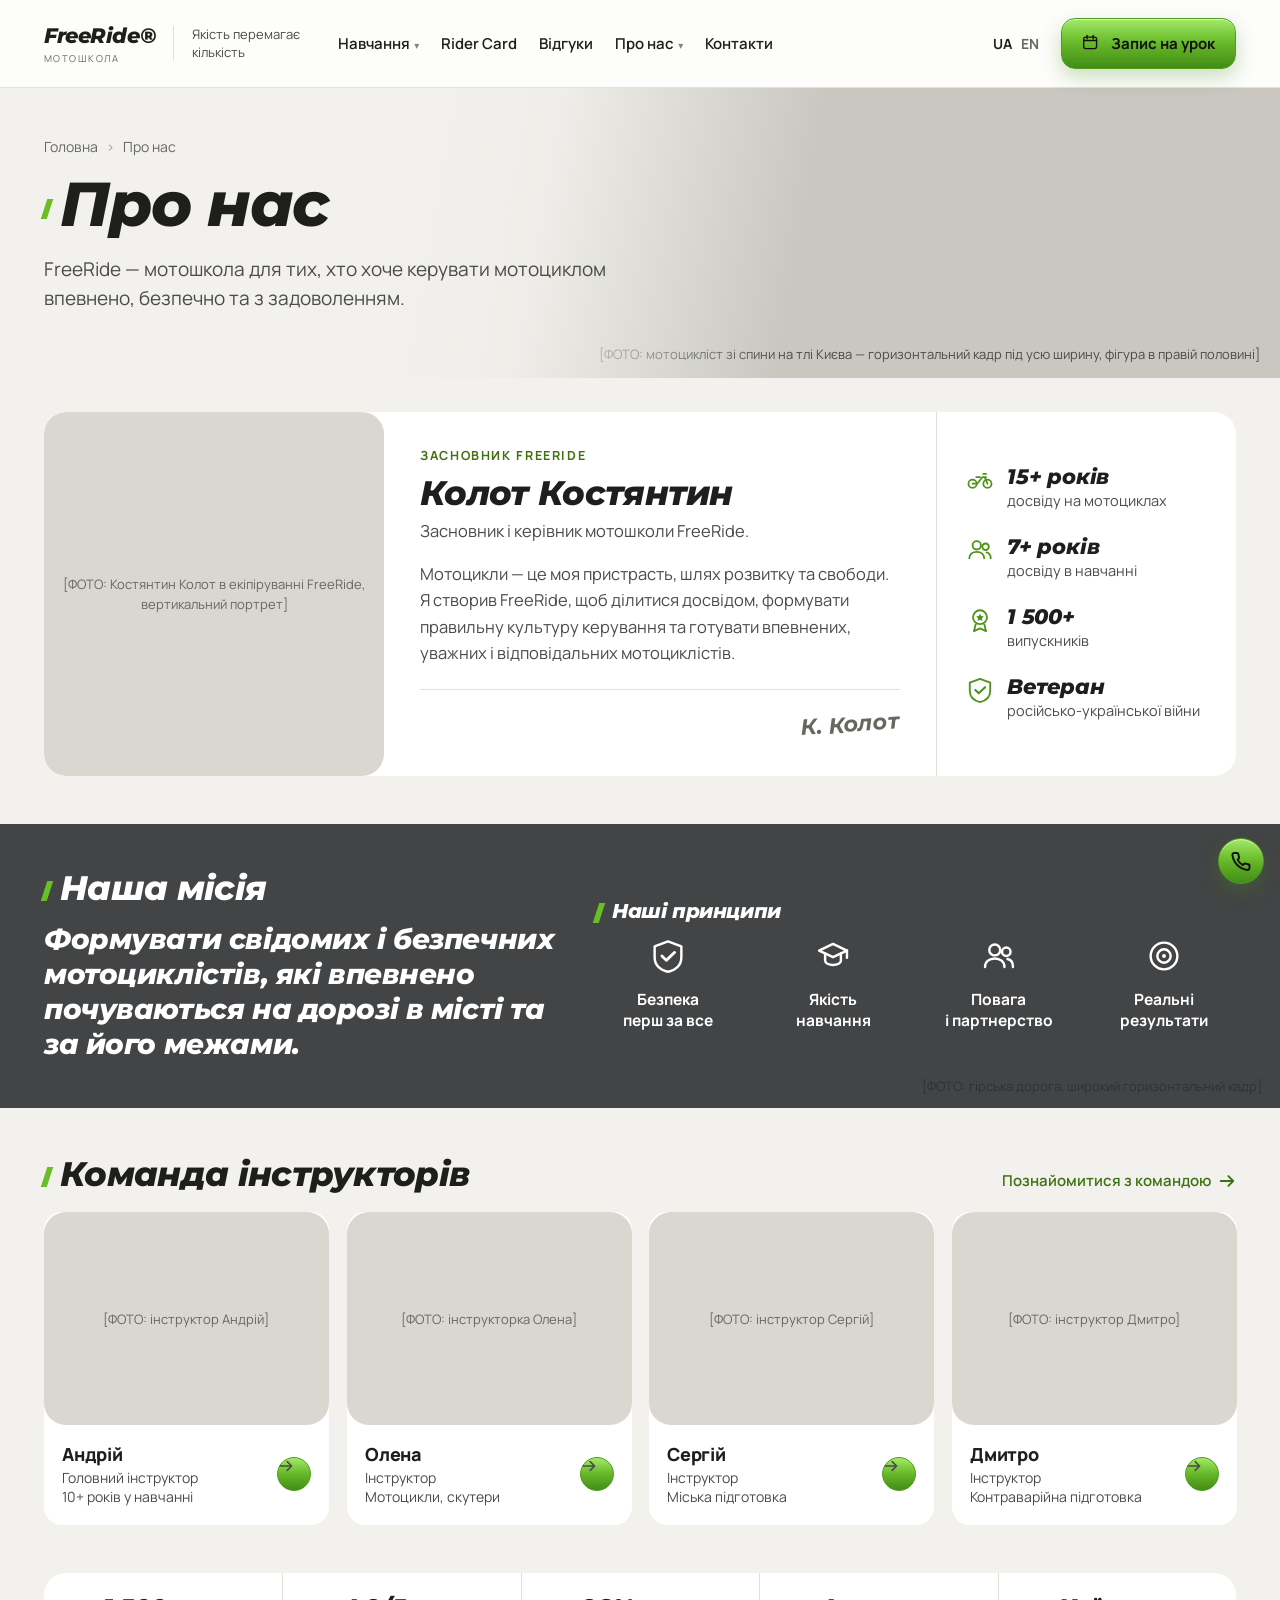
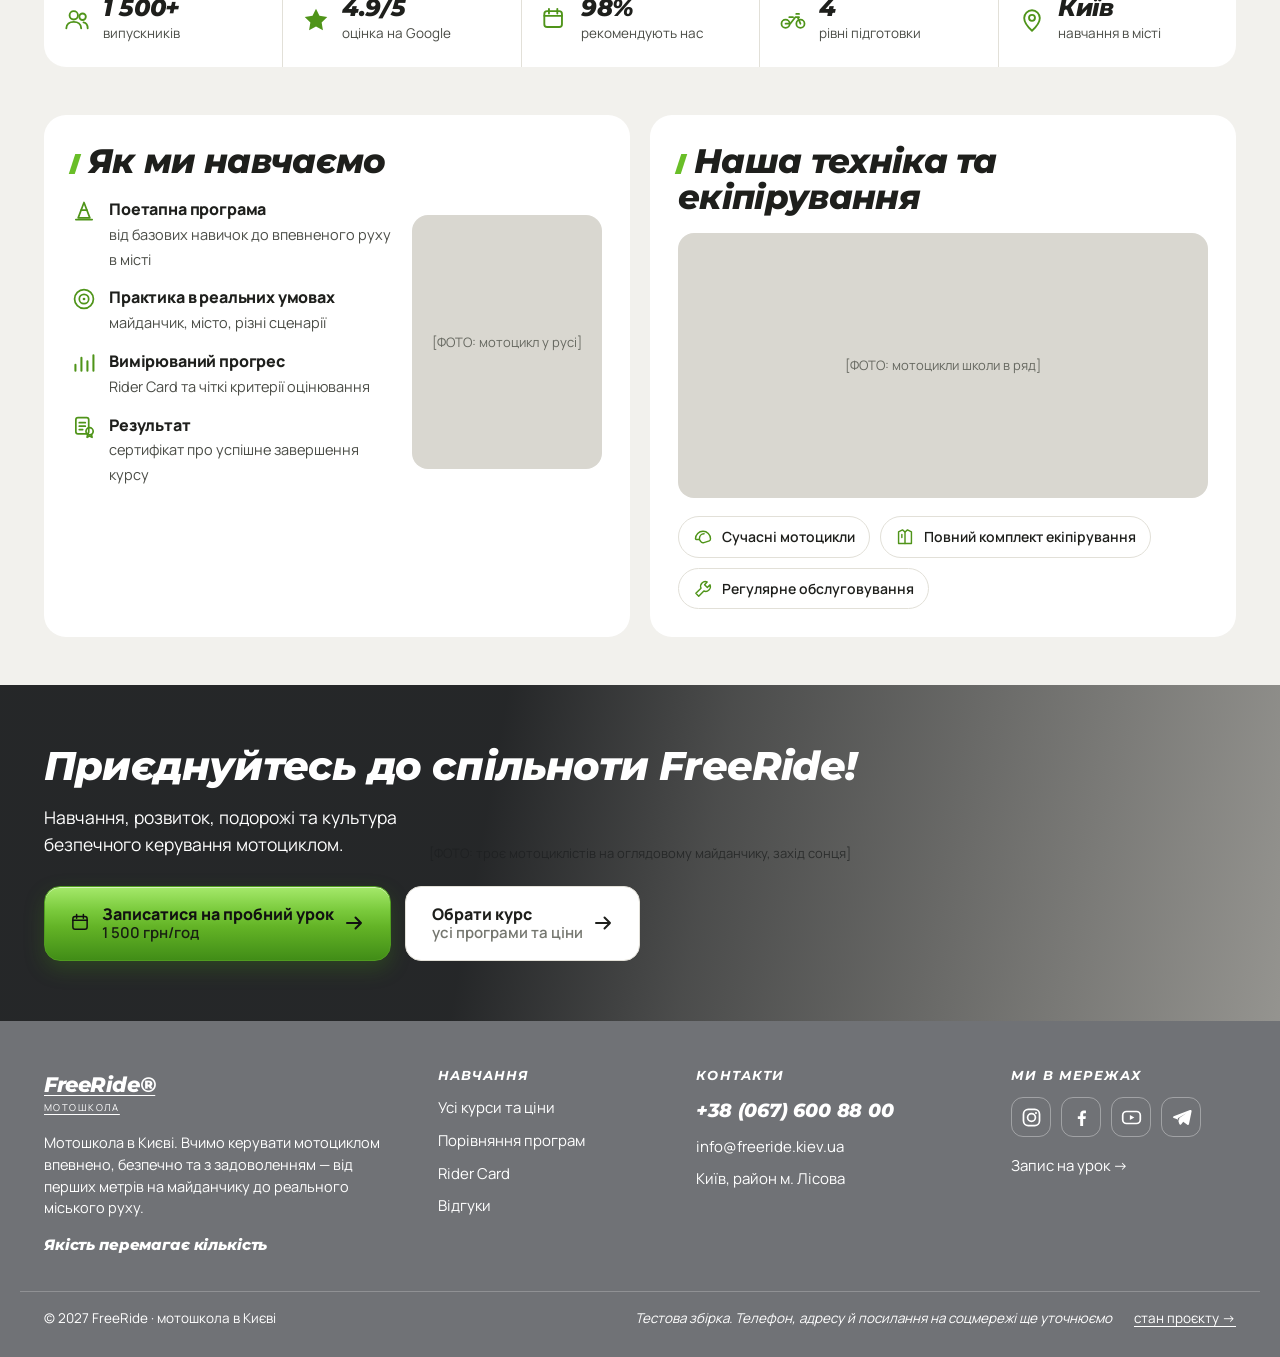
==== docs/about.html @ ae57e8e1 "Сторінки «Про нас» і «Відгуки» за макетами 10 і 11 Про нас: шапка на фото, засновник із чотирма факт" ====
<!doctype html>
<html lang="uk">
<head>
<meta charset="utf-8">
<meta name="viewport" content="width=device-width, initial-scale=1">
<meta name="robots" content="noindex, nofollow">
<title>Про нас — FreeRide</title>
<meta name="description" content="Хто стоїть за мотошколою FreeRide: засновник, команда інструкторів, методика та принципи навчання.">
<script>document.documentElement.classList.add('js')</script>
<link rel="preconnect" href="https://fonts.googleapis.com">
<link rel="preconnect" href="https://fonts.gstatic.com" crossorigin>
<link rel="stylesheet" href="https://fonts.googleapis.com/css2?family=Manrope:wght@400;500;600;700;800&family=Montserrat:ital,wght@0,600;0,700;0,800;1,700;1,800&display=swap">
<link rel="stylesheet" href="assets/base.css?v=13">
<link rel="stylesheet" href="assets/home.css?v=13">
<link rel="stylesheet" href="assets/pages.css?v=13">
</head>
<body>
<svg width="0" height="0" style="position:absolute" aria-hidden="true"><defs>
  <g id="i-shield"><path d="M14 2 3 6v9c0 7 5 10.5 11 12 6-1.5 11-5 11-12V6L14 2Z" fill="none" stroke="currentColor" stroke-width="2" stroke-linejoin="round"/><path d="m9 14 3.6 3.6L19.5 11" fill="none" stroke="currentColor" stroke-width="2.3" stroke-linecap="round" stroke-linejoin="round"/></g>
  <g id="i-people"><circle cx="10.5" cy="9" r="4.5" fill="none" stroke="currentColor" stroke-width="2"/><circle cx="20" cy="10.5" r="3.5" fill="none" stroke="currentColor" stroke-width="2"/><path d="M2.5 23c0-4.4 3.6-7 8-7s8 2.6 8 7" fill="none" stroke="currentColor" stroke-width="2" stroke-linecap="round"/><path d="M21 16.5c2.8.5 4.5 2.9 4.5 6.5" fill="none" stroke="currentColor" stroke-width="2" stroke-linecap="round"/></g>
  <g id="i-cal"><rect x="2.5" y="4.5" width="19" height="17" rx="3" fill="none" stroke="currentColor" stroke-width="2"/><path d="M2.5 9.5h19M7.5 2v5M16.5 2v5" stroke="currentColor" stroke-width="2" stroke-linecap="round"/></g>
  <g id="i-arrow"><path d="M3 10h14m-5.5-5.5L17 10l-5.5 5.5" fill="none" stroke="currentColor" stroke-width="2" stroke-linecap="round" stroke-linejoin="round"/></g>
  <g id="i-check"><circle cx="11" cy="11" r="10" fill="currentColor"/><path d="m6.4 11.2 3.2 3.2 5.9-6.1" fill="none" stroke="#fff" stroke-width="2.2" stroke-linecap="round" stroke-linejoin="round"/></g>
  <g id="i-star"><path d="M9 1.2l2.4 4.9 5.4.8-3.9 3.8.9 5.4L9 13.5l-4.8 2.6.9-5.4L1.2 6.9l5.4-.8L9 1.2Z" fill="currentColor"/></g>
  <g id="i-phone"><path d="M19.4 15.7v2.6a1.75 1.75 0 0 1-1.9 1.75 17 17 0 0 1-7.4-2.63 16.7 16.7 0 0 1-5.1-5.1A17 17 0 0 1 2.35 4.9 1.75 1.75 0 0 1 4.1 3h2.6a1.75 1.75 0 0 1 1.75 1.5c.11.84.31 1.66.6 2.45a1.75 1.75 0 0 1-.39 1.84l-1.1 1.1a14 14 0 0 0 5.25 5.25l1.1-1.1a1.75 1.75 0 0 1 1.84-.39c.79.29 1.61.49 2.45.6a1.75 1.75 0 0 1 1.5 1.78Z" fill="none" stroke="currentColor" stroke-width="1.9" stroke-linecap="round" stroke-linejoin="round"/></g>
  <g id="i-mail"><rect x="2.3" y="4.4" width="17.4" height="13.2" rx="2.6" fill="none" stroke="currentColor" stroke-width="1.9"/><path d="m3.4 6.4 7.6 5.3 7.6-5.3" fill="none" stroke="currentColor" stroke-width="1.9" stroke-linecap="round" stroke-linejoin="round"/></g>
  <g id="i-tg"><path d="M19.9 3.1 2.8 9.7c-.9.35-.86 1.64.05 1.93l4.26 1.35 1.65 4.94c.26.78 1.26.98 1.78.34l2.25-2.78 4.33 3.19c.63.46 1.53.1 1.68-.67l2.78-13.6c.17-.82-.64-1.47-1.68-1.29Zm-3.9 3.4-7.3 5.1-.5 3.5-1.1-3.4 8.9-5.2Z" fill="currentColor"/></g>
  <g id="i-wa"><path d="M11 2.6a8.4 8.4 0 0 0-7.2 12.7l-1.15 4.1 4.2-1.1A8.4 8.4 0 1 0 11 2.6Z" fill="none" stroke="currentColor" stroke-width="1.8" stroke-linejoin="round"/><path d="M8.5 7.1c.22-.12.52-.07.65.15l.78 1.35c.13.22.09.5-.09.67l-.52.5c-.18.17-.23.44-.12.66a6.6 6.6 0 0 0 2.97 2.97c.22.11.49.06.66-.12l.5-.52c.17-.18.45-.22.67-.09l1.35.78c.22.13.27.43.15.65-.47.84-1.42 1.3-2.35 1.1a7.9 7.9 0 0 1-5.75-5.75c-.2-.93.26-1.88 1.1-2.35Z" fill="currentColor"/></g>
  <g id="i-viber"><path d="M11 2.1c-3.5 0-6.3 3.2-6.3 7.3 0 3.3 1.9 6.1 4.5 7l-.8 3.1c-.12.46.4.82.78.53l3.4-2.6c3.3-.35 5.7-3.5 5.7-8.1 0-4.1-2.8-7.3-6.3-7.3Z" fill="none" stroke="currentColor" stroke-width="1.8" stroke-linejoin="round"/><path d="M8.9 6.6c.21-.12.49-.06.62.14l.72 1.25c.12.21.08.47-.09.63l-.47.46c-.17.16-.21.41-.11.62a6 6 0 0 0 2.7 2.7c.21.1.46.06.62-.11l.46-.47c.16-.17.42-.21.63-.09l1.25.72c.2.13.26.41.14.62-.44.76-1.3 1.17-2.15 1a7.2 7.2 0 0 1-5.23-5.23c-.17-.85.24-1.71 1-2.15Z" fill="currentColor"/></g>
  <g id="i-ig"><rect x="2.6" y="2.6" width="16.8" height="16.8" rx="5" fill="none" stroke="currentColor" stroke-width="1.8"/><circle cx="11" cy="11" r="4.1" fill="none" stroke="currentColor" stroke-width="1.8"/><circle cx="15.7" cy="6.3" r="1.15" fill="currentColor"/></g>
  <g id="i-fb"><path d="M12.7 20v-7.4h2.5l.38-2.9h-2.88V7.84c0-.84.23-1.41 1.43-1.41h1.53V3.84c-.26-.04-1.18-.11-2.25-.11-2.22 0-3.75 1.36-3.75 3.85v2.12H7.14v2.9h2.52V20h3.04Z" fill="currentColor"/></g>
  <g id="i-yt"><rect x="1.8" y="4.7" width="18.4" height="12.6" rx="4" fill="none" stroke="currentColor" stroke-width="1.8"/><path d="M9.3 8.3v5.4l4.7-2.7-4.7-2.7Z" fill="currentColor"/></g>
  <g id="i-moto"><circle cx="6" cy="18" r="4.4" fill="none" stroke="currentColor" stroke-width="1.9"/><circle cx="22" cy="18" r="4.4" fill="none" stroke="currentColor" stroke-width="1.9"/><path d="M6 18h5l5.5-7h4M14 11h-4M19 11l3 7M17.5 7.5h3" fill="none" stroke="currentColor" stroke-width="1.9" stroke-linecap="round" stroke-linejoin="round"/></g>
  <g id="i-medal"><circle cx="14" cy="11" r="7.5" fill="none" stroke="currentColor" stroke-width="2"/><path d="m14 7.2 1.3 2.6 2.9.4-2.1 2 .5 2.9-2.6-1.4-2.6 1.4.5-2.9-2.1-2 2.9-.4L14 7.2Z" fill="currentColor"/><path d="m9.5 18-2 8 6.5-3 6.5 3-2-8" fill="none" stroke="currentColor" stroke-width="2" stroke-linejoin="round"/></g>
  <g id="i-target"><circle cx="14" cy="14" r="11" fill="none" stroke="currentColor" stroke-width="2"/><circle cx="14" cy="14" r="5.5" fill="none" stroke="currentColor" stroke-width="2"/><circle cx="14" cy="14" r="1.6" fill="currentColor"/></g>
  <g id="i-helmet"><path d="M3.5 16.5a10.5 10.5 0 1 1 21 0c0 1.5-.4 2.6-1.6 3l-7.6 2.4a4 4 0 0 1-4.6-1.7L9 17.5H5a1.5 1.5 0 0 1-1.5-1Z" fill="none" stroke="currentColor" stroke-width="2" stroke-linejoin="round"/><path d="M9 16.5c0-4 2.6-7 6.5-7" fill="none" stroke="currentColor" stroke-width="2" stroke-linecap="round"/></g>
  <g id="i-cap"><path d="M14 4 2.5 9.5 14 15l11.5-5.5L14 4Z" fill="none" stroke="currentColor" stroke-width="2" stroke-linejoin="round"/><path d="M7.5 12v6c0 1.9 2.9 3.4 6.5 3.4s6.5-1.5 6.5-3.4v-6" fill="none" stroke="currentColor" stroke-width="2" stroke-linecap="round"/><path d="M25.5 9.5v6" fill="none" stroke="currentColor" stroke-width="2" stroke-linecap="round"/></g>
  <g id="i-cone"><path d="M14 4 20.8 22H7.2L14 4Z" fill="none" stroke="currentColor" stroke-width="2" stroke-linejoin="round"/><path d="M10.6 13h6.8" fill="none" stroke="currentColor" stroke-width="2" stroke-linecap="round"/><path d="M4.5 24h19" fill="none" stroke="currentColor" stroke-width="2" stroke-linecap="round"/></g>
  <g id="i-chart"><path d="M4 23v-7M11 23V8M18 23v-11M25 23V5" fill="none" stroke="currentColor" stroke-width="2.4" stroke-linecap="round"/></g>
  <g id="i-cert"><rect x="4.5" y="3" width="15" height="19" rx="2.5" fill="none" stroke="currentColor" stroke-width="2"/><path d="M8.5 9h7M8.5 13h7M8.5 17h4" fill="none" stroke="currentColor" stroke-width="2" stroke-linecap="round"/><circle cx="20.5" cy="19" r="4.2" fill="none" stroke="currentColor" stroke-width="2"/><path d="M18.4 22.4 17.6 26l2.9-1.6 2.9 1.6-.8-3.6" fill="none" stroke="currentColor" stroke-width="2" stroke-linejoin="round"/></g>
  <g id="i-pin"><path d="M14 25.5s8.4-7.4 8.4-13.6a8.4 8.4 0 1 0-16.8 0C5.6 18.1 14 25.5 14 25.5Z" fill="none" stroke="currentColor" stroke-width="2" stroke-linejoin="round"/><circle cx="14" cy="11.7" r="3.2" fill="none" stroke="currentColor" stroke-width="2"/></g>
  <g id="i-jacket"><path d="M10.5 4 5 6.8V23h18V6.8L17.5 4 14 7l-3.5-3Z" fill="none" stroke="currentColor" stroke-width="2" stroke-linejoin="round"/><path d="M14 7.4V23M9.6 10.6v4.2" fill="none" stroke="currentColor" stroke-width="2" stroke-linecap="round"/></g>
  <g id="i-wrench"><path d="M19.8 4.2a6.6 6.6 0 0 0-8.6 8.6L4 20l4 4 7.2-7.2a6.6 6.6 0 0 0 8.6-8.6l-3.7 3.7-3.9-3.9 3.6-3.8Z" fill="none" stroke="currentColor" stroke-width="2" stroke-linejoin="round"/></g>
  <g id="i-play"><path d="M6.8 3.6 16.4 10l-9.6 6.4V3.6Z" fill="currentColor"/></g>
  <g id="i-quote"><path d="M3 15.6c0-5.1 2.4-8.8 6.9-10.8l1 2.2c-2.9 1.4-4.3 3.1-4.6 5.1h3.2V19H3v-3.4Zm10 0c0-5.1 2.4-8.8 6.9-10.8l1 2.2c-2.9 1.4-4.3 3.1-4.6 5.1H19V19h-6v-3.4Z" fill="currentColor"/></g>
  <g id="i-google"><path d="M11 9.1V13h5.5c-.25 1.45-1.8 4.2-5.5 4.2a6.2 6.2 0 1 1 0-12.4c1.78 0 2.97.76 3.65 1.42l2.48-2.4A9.65 9.65 0 0 0 11 1.2a9.8 9.8 0 1 0 0 19.6c5.66 0 9.4-3.98 9.4-9.58 0-.65-.07-1.14-.16-1.62L11 9.1Z" fill="currentColor"/></g>
  <g id="i-chev"><path d="m5 8 5 5 5-5" fill="none" stroke="currentColor" stroke-width="2" stroke-linecap="round" stroke-linejoin="round"/></g>
  <g id="i-ext"><path d="M8.5 4.5H4.5V16H16v-4" fill="none" stroke="currentColor" stroke-width="2" stroke-linecap="round" stroke-linejoin="round"/><path d="M11.5 4.5H16V9M16 4.5 9.6 10.9" fill="none" stroke="currentColor" stroke-width="2" stroke-linecap="round" stroke-linejoin="round"/></g>
</defs></svg>

<header class="bar">
  <div class="bar-in">
    <div class="brandblock">
      <a class="logo" href="home.html">
        <span><b>FreeRide®</b><s>мотошкола</s></span>
      </a>
      <p class="motto">Якість перемагає кількість</p>
    </div>
    <div class="drawer" id="menu">
      <nav class="nav">
        <a href="courses.html">Навчання<span class="caret">▾</span></a>
        <a href="home.html#rider">Rider Card</a>
        <a href="reviews.html">Відгуки</a>
        <a href="about.html" aria-current="page">Про нас<span class="caret">▾</span></a>
        <a href="#">Контакти</a>
      </nav>
      <a class="btn btn-go hdr-cta" style="font-size: 15px; padding: 13px 20px" href="#final">
        <svg width="19" height="19" viewBox="0 0 28 28"><use href="#i-cal"/></svg>Запис на урок</a>
    </div>
    <div class="lang"><a href="#" aria-current="true">UA</a><a href="#">EN</a></div>
    <button class="burger" type="button" aria-expanded="false" aria-controls="menu">
      <span class="sr">Меню</span>
      <span class="burger-box" aria-hidden="true"><i></i><i></i><i></i></span>
    </button>
  </div>
</header>

<section class="hero hero-page">
  <div class="hero-media ph">[ФОТО: мотоцикліст зі спини на тлі Києва — горизонтальний кадр під усю ширину, фігура в правій половині]</div>
  <div class="hero-veil"></div>
  <div class="wrap hero-in">
    <nav class="crumbs" aria-label="Навігація сторінками">
      <a href="home.html">Головна</a><span>›</span>Про нас
    </nav>
    <h1><span class="slash"><i></i><i></i></span>Про нас</h1>
    <p class="lede">FreeRide — мотошкола для тих, хто хоче керувати мотоциклом впевнено, безпечно та з задоволенням.</p>
  </div>
</section>

<!-- ЗАСНОВНИК -->
<section class="wrap" style="padding: 0 24px 48px">
  <div class="founder" data-rev="up">
    <div class="founder-photo ph">[ФОТО: Костянтин Колот в екіпіруванні FreeRide, вертикальний портрет]</div>
    <div class="founder-body">
      <p class="kicker-sm">Засновник FreeRide</p>
      <h2>Колот Костянтин</h2>
      <p class="founder-role">Засновник і керівник мотошколи FreeRide.</p>
      <blockquote>Мотоцикли — це моя пристрасть, шлях розвитку та свободи. Я створив FreeRide, щоб ділитися досвідом, формувати правильну культуру керування та готувати впевнених, уважних і відповідальних мотоциклістів.</blockquote>
      <div class="founder-sign"><span>К. Колот</span></div>
    </div>
    <div class="founder-facts">
      <div class="fact"><svg width="26" height="26" viewBox="0 0 28 28"><use href="#i-moto"/></svg><div><b>15+ років</b><span>досвіду на мотоциклах</span></div></div>
      <div class="fact"><svg width="26" height="26" viewBox="0 0 28 28"><use href="#i-people"/></svg><div><b>7+ років</b><span>досвіду в навчанні</span></div></div>
      <div class="fact"><svg width="26" height="26" viewBox="0 0 28 28"><use href="#i-medal"/></svg><div><b>1 500+</b><span>випускників</span></div></div>
      <div class="fact"><svg width="26" height="26" viewBox="0 0 28 28"><use href="#i-shield"/></svg><div><b>Ветеран</b><span>російсько-української війни</span></div></div>
    </div>
  </div>
</section>

<!-- МІСІЯ ТА ПРИНЦИПИ -->
<section class="mission">
  <div class="mission-media ph">[ФОТО: гірська дорога, широкий горизонтальний кадр]</div>
  <div class="mission-veil"></div>
  <div class="wrap mission-in">
    <div class="mission-txt" data-rev="left">
      <h2><span class="slash"><i></i><i></i></span>Наша місія</h2>
      <p>Формувати свідомих і безпечних мотоциклістів, які впевнено почуваються на дорозі в місті та за його межами.</p>
    </div>
    <div data-rev="right">
      <h3 style="margin:0"><span class="slash"><i></i><i></i></span>Наші принципи</h3>
      <div class="principles">
        <div class="principle"><svg width="34" height="34" viewBox="0 0 28 28"><use href="#i-shield"/></svg><b>Безпека<br>перш за все</b></div>
        <div class="principle"><svg width="34" height="34" viewBox="0 0 28 28"><use href="#i-cap"/></svg><b>Якість<br>навчання</b></div>
        <div class="principle"><svg width="34" height="34" viewBox="0 0 28 28"><use href="#i-people"/></svg><b>Повага<br>і партнерство</b></div>
        <div class="principle"><svg width="34" height="34" viewBox="0 0 28 28"><use href="#i-target"/></svg><b>Реальні<br>результати</b></div>
      </div>
    </div>
  </div>
</section>

<!-- КОМАНДА -->
<section class="wrap" style="padding: 48px 24px">
  <div class="head-row" data-rev="up">
    <h2><span class="slash"><i></i><i></i></span>Команда інструкторів</h2>
    <a href="#">Познайомитися з командою
      <svg width="18" height="18" viewBox="0 0 20 20"><use href="#i-arrow"/></svg></a>
  </div>
  <div class="team" data-rev-group="up">
    <article class="mate">
      <div class="mate-photo ph">[ФОТО: інструктор Андрій]</div>
      <div class="mate-body"><div><b>Андрій</b><span>Головний інструктор</span><span>10+ років у навчанні</span></div>
        <span class="mate-go"><svg width="16" height="16" viewBox="0 0 20 20"><use href="#i-arrow"/></svg></span></div>
    </article>
    <article class="mate">
      <div class="mate-photo ph">[ФОТО: інструкторка Олена]</div>
      <div class="mate-body"><div><b>Олена</b><span>Інструктор</span><span>Мотоцикли, скутери</span></div>
        <span class="mate-go"><svg width="16" height="16" viewBox="0 0 20 20"><use href="#i-arrow"/></svg></span></div>
    </article>
    <article class="mate">
      <div class="mate-photo ph">[ФОТО: інструктор Сергій]</div>
      <div class="mate-body"><div><b>Сергій</b><span>Інструктор</span><span>Міська підготовка</span></div>
        <span class="mate-go"><svg width="16" height="16" viewBox="0 0 20 20"><use href="#i-arrow"/></svg></span></div>
    </article>
    <article class="mate">
      <div class="mate-photo ph">[ФОТО: інструктор Дмитро]</div>
      <div class="mate-body"><div><b>Дмитро</b><span>Інструктор</span><span>Контраварійна підготовка</span></div>
        <span class="mate-go"><svg width="16" height="16" viewBox="0 0 20 20"><use href="#i-arrow"/></svg></span></div>
    </article>
  </div>
</section>

<!-- ЦИФРИ -->
<section class="wrap" style="padding: 0 24px 48px">
  <div class="stats" data-rev-group="up">
    <div class="stat"><svg width="26" height="26" viewBox="0 0 28 28"><use href="#i-people"/></svg><div><b>1 500+</b><span>випускників</span></div></div>
    <div class="stat"><svg width="26" height="26" viewBox="0 0 18 18"><use href="#i-star"/></svg><div><b>4.9/5</b><span>оцінка на Google</span></div></div>
    <div class="stat"><svg width="26" height="26" viewBox="0 0 28 28"><use href="#i-cal"/></svg><div><b>98%</b><span>рекомендують нас</span></div></div>
    <div class="stat"><svg width="26" height="26" viewBox="0 0 28 28"><use href="#i-moto"/></svg><div><b>4</b><span>рівні підготовки</span></div></div>
    <div class="stat"><svg width="26" height="26" viewBox="0 0 28 28"><use href="#i-pin"/></svg><div><b>Київ</b><span>навчання в місті</span></div></div>
  </div>
</section>

<!-- ЯК НАВЧАЄМО + ТЕХНІКА -->
<section class="wrap" style="padding: 0 24px 48px">
  <div class="duo">
    <div class="duo-col" data-rev="left">
      <h2><span class="slash"><i></i><i></i></span>Як ми навчаємо</h2>
      <div class="duo-split">
        <div class="steps">
          <div class="step"><svg width="24" height="24" viewBox="0 0 28 28"><use href="#i-cone"/></svg><div><b>Поетапна програма</b><span>від базових навичок до впевненого руху в місті</span></div></div>
          <div class="step"><svg width="24" height="24" viewBox="0 0 28 28"><use href="#i-target"/></svg><div><b>Практика в реальних умовах</b><span>майданчик, місто, різні сценарії</span></div></div>
          <div class="step"><svg width="24" height="24" viewBox="0 0 28 28"><use href="#i-chart"/></svg><div><b>Вимірюваний прогрес</b><span>Rider Card та чіткі критерії оцінювання</span></div></div>
          <div class="step"><svg width="24" height="24" viewBox="0 0 28 28"><use href="#i-cert"/></svg><div><b>Результат</b><span>сертифікат про успішне завершення курсу</span></div></div>
        </div>
        <div class="duo-photo ph">[ФОТО: мотоцикл у русі]</div>
      </div>
    </div>

    <div class="duo-col" data-rev="right">
      <h2><span class="slash"><i></i><i></i></span>Наша техніка та екіпірування</h2>
      <div class="duo-wide ph">[ФОТО: мотоцикли школи в ряд]</div>
      <div class="chips">
        <span class="chip"><svg width="20" height="20" viewBox="0 0 28 28"><use href="#i-helmet"/></svg>Сучасні мотоцикли</span>
        <span class="chip"><svg width="20" height="20" viewBox="0 0 28 28"><use href="#i-jacket"/></svg>Повний комплект екіпірування</span>
        <span class="chip"><svg width="20" height="20" viewBox="0 0 28 28"><use href="#i-wrench"/></svg>Регулярне обслуговування</span>
      </div>
    </div>
  </div>
</section>

<!-- ФІНАЛЬНИЙ ЗАКЛИК -->
<section class="final" id="final">
  <div class="final-media ph">[ФОТО: троє мотоциклістів на оглядовому майданчику, захід сонця]</div>
  <div class="final-veil"></div>
  <div class="wrap final-in">
    <h2>Приєднуйтесь до спільноти FreeRide!</h2>
    <p>Навчання, розвиток, подорожі та культура безпечного керування мотоциклом.</p>
    <div style="display:flex; flex-wrap:wrap; gap:14px">
      <a class="btn btn-go btn-xl" href="#">
        <svg width="21" height="21" viewBox="0 0 28 28"><use href="#i-cal"/></svg>
        <span><b>Записатися на пробний урок</b><s>1 500 грн/год</s></span>
        <svg width="20" height="20" viewBox="0 0 20 20"><use href="#i-arrow"/></svg></a>
      <a class="btn btn-ghost btn-xl" href="courses.html">
        <span><b>Обрати курс</b><s class="muted">усі програми та ціни</s></span>
        <svg width="20" height="20" viewBox="0 0 20 20"><use href="#i-arrow"/></svg></a>
    </div>
  </div>
</section>

<!-- Віджет звʼязку: один клік до менеджера з будь-якого екрана -->
<div class="callme" id="callme">
  <button class="callme-toggle" type="button" aria-expanded="false" aria-controls="callme-list">
    <svg width="22" height="22" viewBox="0 0 22 22" aria-hidden="true"><use href="#i-phone"/></svg>
    <span class="sr">Звʼязатися з нами</span>
  </button>
  <div class="callme-list" id="callme-list">
    <a href="tel:+380676008800"><svg width="21" height="21" viewBox="0 0 22 22" aria-hidden="true"><use href="#i-phone"/></svg><span>Подзвонити</span></a>
    <a href="viber://chat?number=%2B380676008800"><svg width="21" height="21" viewBox="0 0 22 22" aria-hidden="true"><use href="#i-viber"/></svg><span>Viber</span></a>
    <a href="https://wa.me/380676008800" target="_blank" rel="noopener"><svg width="21" height="21" viewBox="0 0 22 22" aria-hidden="true"><use href="#i-wa"/></svg><span>WhatsApp</span></a>
    <a href="https://t.me/+380676008800" target="_blank" rel="noopener"><svg width="21" height="21" viewBox="0 0 22 22" aria-hidden="true"><use href="#i-tg"/></svg><span>Telegram</span></a>
    <a href="mailto:info@freeride.kiev.ua"><svg width="21" height="21" viewBox="0 0 22 22" aria-hidden="true"><use href="#i-mail"/></svg><span>Написати на пошту</span></a>
  </div>
</div>

<footer class="slab sfoot">
  <div class="wrap sfoot-in">
    <div class="sfoot-brand">
      <a class="logo" href="home.html"><span><b>FreeRide®</b><s>мотошкола</s></span></a>
      <p>Мотошкола в Києві. Вчимо керувати мотоциклом впевнено, безпечно та з задоволенням — від перших метрів на майданчику до реального міського руху.</p>
      <p class="sfoot-motto">Якість перемагає кількість</p>
    </div>

    <nav class="sfoot-col" aria-label="Навчання">
      <h3>Навчання</h3>
      <a href="courses.html">Усі курси та ціни</a>
      <a href="courses.html#compare">Порівняння програм</a>
      <a href="home.html#rider">Rider Card</a>
      <a href="reviews.html">Відгуки</a>
    </nav>

    <div class="sfoot-col">
      <h3>Контакти</h3>
      <a class="sfoot-tel" href="tel:+380676008800">+38 (067) 600 88 00</a>
      <a href="mailto:info@freeride.kiev.ua">info@freeride.kiev.ua</a>
      <span>Київ, район м. Лісова</span>
    </div>

    <div class="sfoot-col">
      <h3>Ми в мережах</h3>
      <div class="sfoot-soc">
        <a href="#" aria-label="Instagram"><svg width="21" height="21" viewBox="0 0 22 22" aria-hidden="true"><use href="#i-ig"/></svg></a>
        <a href="#" aria-label="Facebook"><svg width="21" height="21" viewBox="0 0 22 22" aria-hidden="true"><use href="#i-fb"/></svg></a>
        <a href="#" aria-label="YouTube"><svg width="21" height="21" viewBox="0 0 22 22" aria-hidden="true"><use href="#i-yt"/></svg></a>
        <a href="#" aria-label="Telegram"><svg width="21" height="21" viewBox="0 0 22 22" aria-hidden="true"><use href="#i-tg"/></svg></a>
      </div>
      <a href="#final">Запис на урок →</a>
    </div>
  </div>

  <div class="wrap sfoot-bottom">
    <span>© 2027 FreeRide · мотошкола в Києві</span>
    <span class="sfoot-note">Тестова збірка. Телефон, адресу й посилання на соцмережі ще уточнюємо</span>
    <a href="index.html">стан проєкту →</a>
  </div>
</footer>

<script src="assets/nav.js?v=13" defer></script>
<script src="assets/contact.js?v=13" defer></script>
<script src="assets/reveal.js?v=13" defer></script>
</body>
</html>
---- docs/assets/base.css ----
/* FreeRide — базовий шар.
   Палітра Hybrid Premium, затверджена замовником (листопад 2026):
   сірий ССО #707276 · теплий світлий #F2F1ED · Kawasaki Green #69BE28 */

:root {
  /* ── Затверджені фірмові кольори ─────────────────────────── */
  --slate: #707276;           /* основний сірий: великі блоки, графіка */
  --warm:  #F2F1ED;           /* теплий світлий: основний фон сайту */
  --accent: #69BE28;          /* Kawasaki Green: CTA, індикатори Rider Card */

  /* ── Похідні, виведені з контрасту ───────────────────────── */
  /* На Kawasaki Green читається лише темний текст: 7.1:1 проти 2.33:1 у білого */
  --accent-on: #1E1F1C;
  /* Сам зелений як текст на світлому дає 2.07:1 — для написів беремо темнішу зелень */
  --accent-ink: #3D7210;      /* 5.14:1 на теплому фоні */
  --accent-mid: #4F9419;      /* іконки й графіка на світлому: 3,33:1 */

  /* Обʼємна зелена кнопка. Текст #111 тримає 13:1 угорі градієнта
     і 4,5:1 біля самого низу, куди він не дістає */
  --go-grad: linear-gradient(180deg, #A5E96B 0%, #7ACA3C 32%, #63B326 55%, #418D17 100%);
  --go-grad-hover: linear-gradient(180deg, #B4F27B 0%, #85D544 32%, #69BC28 55%, #3B8614 100%);
  --go-edge: #509C20;
  --go-depth: inset 0 1px 0 rgba(255,255,255,.55), 0 8px 20px rgba(65,141,23,.28);
  --go-depth-hover: inset 0 1px 0 rgba(255,255,255,.65), 0 12px 26px rgba(65,141,23,.38);
  --go-pressed: inset 0 2px 6px rgba(26,58,7,.45);
  --accent-soft: #E9F3DD;     /* тло підказок і виділених карток */
  /* На сірому блоці AA витримує лише чистий білий (4.82:1) — приглушених відтінків там немає */
  --on-slate: #FFFFFF;

  --ink:   #1E1F1C;           /* 14.65:1 */
  --ink-2: #4A4C46;           /* 7.6:1  */
  --ink-3: #666860;           /* 5.0:1  — мінімальний приглушений */
  --ground: #FFFFFF;
  --surface: var(--warm);
  --line: #E2E0D8;
  --dark: var(--slate);

  --r-card: 22px;
  --r-pill: 999px;
  --r-btn: 14px;
  --wrap: 1240px;

  /* Знак за макетом замовника: FreeRide®, одна риска */
  --logo-case: none;
  --logo-tracking: -0.02em;
}

* { box-sizing: border-box; }

html { overflow-x: clip; }

body {
  margin: 0; overflow-x: clip; background: var(--surface); color: var(--ink);
  font-family: 'Manrope', system-ui, sans-serif;
  font-size: 16px; line-height: 1.55; -webkit-font-smoothing: antialiased;
}

a { color: var(--accent-ink); }

h1, h2, h3 {
  font-family: 'Montserrat', 'Manrope', sans-serif;
  font-weight: 800; font-style: italic;
  letter-spacing: -0.02em; line-height: 1.06; margin: 0 0 16px;
}
h1 { font-size: clamp(32px, 4.6vw, 54px); }
h2 { font-size: clamp(24px, 3vw, 34px); }
h3 { font-size: 20px; }

.wrap { max-width: var(--wrap); margin: 0 auto; padding: 0 24px; }
.muted { color: var(--ink-3); }
.lede { font-size: 19px; line-height: 1.5; color: var(--ink-2); max-width: 34em; }

/* Фірмовий знак: дві риски в лаймовому бренді, одна в зеленому */
.slash { display: inline-flex; gap: 3px; vertical-align: middle; margin-right: 10px; }
.slash i { display: block; width: 7px; height: 20px; background: var(--accent); transform: skewX(-18deg); }
.slash i:nth-child(2) { display: none; }
.slash i { width: 6px; }

.card { background: var(--ground); border-radius: var(--r-card); padding: 28px; }
.card-soft { background: var(--accent-soft); }

.btn {
  display: inline-flex; align-items: center; justify-content: center; gap: 10px;
  font-family: inherit; font-weight: 700; font-size: 16px;
  padding: 15px 26px; border-radius: var(--r-btn); border: 0;
  text-decoration: none; cursor: pointer;
  transition: transform 120ms cubic-bezier(.2,0,0,1), filter 160ms ease;
}
.btn:active { transform: scale(.975); }
.btn-go {
  background: var(--go-grad);
  color: #111111;
  border: 1px solid var(--go-edge);
  box-shadow: var(--go-depth);
}
.btn-go:hover { color: #111111; }
/* Натиснута кнопка втрачає підсвітку згори й отримує тінь усередині:
   видно, що її продавили, а не просто перефарбували */
.btn-go:active { box-shadow: var(--go-pressed); }
.btn-ghost { background: var(--ground); color: var(--ink); border: 1px solid var(--line); }
.btn-ghost:hover { color: var(--ink); }

a:focus-visible, button:focus-visible { outline: 3px solid var(--accent-ink); outline-offset: 3px; }

.bar {
  position: sticky; top: 0; z-index: 20;
  background: rgba(255,255,255,.84);
  backdrop-filter: blur(18px) saturate(160%);
  -webkit-backdrop-filter: blur(18px) saturate(160%);
  border-bottom: 1px solid var(--line);
}
.bar-in { max-width: var(--wrap); margin: 0 auto; display: flex; flex-wrap: wrap; gap: 18px; align-items: center; padding: 13px 24px; }
.logo { display: flex; align-items: center; gap: 9px; text-decoration: none; color: var(--ink); }
.logo b {
  font-family: 'Montserrat', sans-serif; font-weight: 800; font-style: italic;
  font-size: 21px; text-transform: var(--logo-case); letter-spacing: var(--logo-tracking);
}
.logo s { text-decoration: none; font-size: 9.5px; letter-spacing: .15em; color: var(--ink-3); display: block; text-transform: uppercase; }
.nav { display: flex; flex-wrap: wrap; gap: 22px; flex-grow: 1; }
.nav a { text-decoration: none; color: var(--ink); font-weight: 600; font-size: 15px; }
.nav a:hover { color: var(--accent-ink); }

.grid { display: grid; gap: 18px; }
.g2 { grid-template-columns: repeat(2, minmax(0,1fr)); }
.g3 { grid-template-columns: repeat(3, minmax(0,1fr)); }
.g4 { grid-template-columns: repeat(4, minmax(0,1fr)); }

.pill {
  display: inline-block; background: var(--surface); border: 1px solid var(--line);
  border-radius: var(--r-pill); padding: 7px 14px; font-size: 13px; font-weight: 600;
}
.pill-go { background: var(--accent); border-color: var(--accent); color: var(--accent-on); }

/* Заглушка фото — поки немає власної зйомки */
.ph {
  background: #E4E2DA; border-radius: var(--r-card);
  display: flex; align-items: center; justify-content: center; text-align: center;
  color: var(--ink-3); font-size: 13px; padding: 16px;
}

/* Перемикач бренду — службовий, не частина сайту */
.brandbar {
  position: fixed; right: 16px; bottom: 16px; z-index: 50;
  display: flex; gap: 8px; align-items: center;
  background: rgba(21,24,26,.92); color: #fff; padding: 10px 12px; border-radius: 14px;
  font-size: 13px; backdrop-filter: blur(10px);
}
.brandbar button {
  font-family: inherit; font-size: 13px; font-weight: 700; cursor: pointer;
  padding: 7px 12px; border-radius: 9px; border: 1px solid rgba(255,255,255,.26);
  background: transparent; color: #fff;
}
.brandbar button[aria-pressed="true"] { background: var(--accent); color: var(--accent-on); border-color: var(--accent); }

@media (max-width: 980px) { .g4 { grid-template-columns: repeat(2, minmax(0,1fr)); } }
@media (max-width: 860px) { .g3 { grid-template-columns: repeat(2, minmax(0,1fr)); } }
@media (max-width: 620px) {
  .g2, .g3, .g4 { grid-template-columns: minmax(0,1fr); }
  .wrap { padding: 0 16px; }
  .nav { order: 3; width: 100%; gap: 16px; }
  .nav a { padding: 14px 0; }
}

@media (prefers-reduced-motion: reduce) {
  .btn { transition: none; } .btn:active { transform: none; }
}

/* ── Великі блоки на основному сірому ──────────────────────── */
/* Увесь текст тут білий: інші відтінки сірого на цьому фоні не дають 4.5:1 */
.slab { background: var(--slate); color: var(--on-slate); }
.slab h1, .slab h2, .slab h3 { color: var(--on-slate); }
.slab .muted { color: var(--on-slate); opacity: .88; }
.slab a:not(.btn) { color: var(--on-slate); text-decoration: underline; text-underline-offset: 3px; }
/* Зелений на сірому — 2.06:1, тому як обведення фокуса він там не працює */
.slab a:focus-visible, .slab button:focus-visible { outline-color: var(--on-slate); }

/* ── Поява блоків при скролі ───────────────────────────────── */
/* Ховаємо лише коли JS справді працює: без нього сайт лишається читабельним */
/* Зсув задається змінними, а не самим transform. Інакше правило
   `.js [data-rev].in { transform: none }` (специфічність 0,3,0) перебиває
   ховер-зсуви на кнопках і картках (0,2,0) — і елемент під курсором
   не рухається. Тепер .in лише обнуляє змінні, а оголошення transform
   лишається на 0,2,0 і спокійно поступається ховеру. */
.js [data-rev] {
  opacity: 0;
  transform: translate(var(--rev-x, 0px), var(--rev-y, 0px));
  transition: opacity 620ms cubic-bezier(.2,0,0,1), transform 620ms cubic-bezier(.2,0,0,1);
  will-change: opacity, transform;
}
.js [data-rev="left"]  { --rev-x: -48px; }
.js [data-rev="right"] { --rev-x: 48px; }
.js [data-rev="up"]    { --rev-y: 34px; }
.js [data-rev].in      { opacity: 1; --rev-x: 0px; --rev-y: 0px; }

/* На вузьких екранах бічний виїзд завеликий — замінюємо на підйом */
@media (max-width: 760px) {
  .js [data-rev="left"], .js [data-rev="right"] { --rev-x: 0px; --rev-y: 26px; }
}

@media (prefers-reduced-motion: reduce) {
  .js [data-rev] { opacity: 1 !important; transform: none !important; transition: none !important; }
}

/* ── Відгук на курсор ──────────────────────────────────────── */
/* Лише для справжнього вказівника: на тачскріні :hover залипає після
   тапу — елемент лишається «піднятим», доки не торкнешся іншого */
@media (hover: hover) and (pointer: fine) {

  .btn {
    transition: transform 170ms cubic-bezier(.2,0,0,1),
                box-shadow 170ms cubic-bezier(.2,0,0,1),
                border-color 170ms ease;
  }
  .btn:hover { transform: translateY(-2px); }
  .btn-go:hover {
    background: var(--go-grad-hover);
    box-shadow: var(--go-depth-hover);
  }
  .btn-ghost:hover { box-shadow: 0 10px 22px rgba(30,31,28,.12); border-color: #CFCDC5; }
  /* Натискання повертає елемент під палець — інакше кнопка «тікає» */
  .btn:active { transform: translateY(0) scale(.985); box-shadow: none; }
  .btn-go:active { box-shadow: var(--go-pressed); }

  a.card {
    transition: transform 190ms cubic-bezier(.2,0,0,1),
                box-shadow 190ms cubic-bezier(.2,0,0,1);
  }
  a.card:hover { transform: translateY(-3px); box-shadow: 0 14px 30px rgba(30,31,28,.11); }
  a.card:active { transform: translateY(-1px); }

  .nav a, .lang a {
    display: inline-block;
    transition: transform 150ms cubic-bezier(.2,0,0,1), color 150ms ease;
  }
  .nav a:hover, .lang a:hover { transform: translateY(-2px); }

  .logo { transition: transform 190ms cubic-bezier(.2,0,0,1); }
  .logo:hover { transform: translateX(3px); }

  /* З клавіатури сигнал має бути той самий, що й мишею */
  .btn:focus-visible { transform: translateY(-2px); }
  a.card:focus-visible { transform: translateY(-3px); }
}

@media (prefers-reduced-motion: reduce) {
  .btn, a.card, .nav a, .lang a, .logo { transition: none; }
  .btn:hover, a.card:hover, .nav a:hover, .lang a:hover, .logo:hover,
  .btn:focus-visible, a.card:focus-visible { transform: none; }
}

/* ── Хлібні крихти й шапка внутрішньої сторінки ────────────── */
.crumbs { font-size: 14px; color: var(--ink-3); margin-bottom: 14px; }
.crumbs a { color: var(--ink-3); text-decoration: none; }
.crumbs a:hover { color: var(--accent-ink); }
.crumbs span { margin: 0 8px; opacity: .6; }

/* Шапка сторінки на фото — та сама механіка, що й хіроу головної
   (.hero-media + .hero-veil із home.css), тільки нижча і без кнопок. */
.hero-page { margin-bottom: 34px; }
.hero-page .hero-in { padding: 26px 24px 44px; min-height: 290px;
  display: flex; flex-direction: column; justify-content: center; }
/* підпис-заглушку відсуваємо в правий нижній кут, щоб не лізла в заголовок */
.hero-page .hero-media { align-items: flex-end; justify-content: flex-end; padding: 14px 20px; }
.hero-page h1 { font-size: clamp(32px, 4.6vw, 54px); max-width: 14em; }
.hero-page .lede { margin: 0; }
/* на вузькому екрані завіса вертикальна (home.css), тож лишаємо знизу
   смугу фото — інакше підпис-заглушка лягає на текст */
@media (max-width: 760px) {
  .hero-page .hero-in { min-height: 0; padding-bottom: 104px; }
}

/* ── Віджет звʼязку ────────────────────────────────────────── */
/* Мета — один клік до менеджера з будь-якого місця сторінки.
   На широкому екрані вертикальна рейка біля правого краю,
   на вузькому — одна кнопка внизу праворуч, що розкриває список. */
.callme {
  position: fixed; z-index: 40; right: 14px; top: 50%; transform: translateY(-50%);
  display: flex; flex-direction: column-reverse; align-items: flex-end; gap: 10px;
}
.callme-list { display: flex; flex-direction: column; gap: 10px; }
.callme-list a, .callme-toggle {
  width: 46px; height: 46px; border-radius: 50%; flex: none;
  display: grid; place-items: center; position: relative;
  background: var(--ground); color: var(--ink);
  border: 1px solid var(--line); box-shadow: 0 6px 18px rgba(30,31,28,.15);
  text-decoration: none; cursor: pointer; padding: 0;
}
/* Перша кнопка — телефон — зелена: головна дія рейки */
.callme-list a:first-child, .callme-toggle {
  background: var(--go-grad); border-color: var(--go-edge);
  color: #111111; box-shadow: var(--go-depth);
}
.callme-list a span {
  position: absolute; right: 56px; top: 50%;
  transform: translateY(-50%) translateX(6px);
  background: var(--ink); color: #FFFFFF; font-size: 13px; font-weight: 600;
  padding: 7px 11px; border-radius: 9px; white-space: nowrap;
  opacity: 0; pointer-events: none;
  transition: opacity 160ms ease, transform 160ms cubic-bezier(.2,0,0,1);
}
.callme-toggle { display: none; }

@media (hover: hover) and (pointer: fine) {
  .callme-list a {
    transition: transform 170ms cubic-bezier(.2,0,0,1), box-shadow 170ms ease;
  }
  .callme-list a:hover { transform: translateX(-3px); box-shadow: 0 10px 24px rgba(30,31,28,.2); }
  .callme-list a:hover span { opacity: 1; transform: translateY(-50%) translateX(0); }
}
.callme-list a:focus-visible span { opacity: 1; transform: translateY(-50%) translateX(0); }

/* Розгорнута рейка потребує 1380px: вузький .wrap 1240 плюс по 70 з боків.
   Вужче — згортаємо в кнопку внизу праворуч, інакше лягає на текст */
@media (max-width: 1379px) {
  .callme { top: auto; bottom: 16px; right: 16px; transform: none; }
  .js .callme-toggle { display: grid; }
  .js .callme-list {
    opacity: 0; visibility: hidden; transform: translateY(10px);
    /* visibility їде тією ж тривалістю, що й прозорість: поки список
       згасає, він лишається видимим, а в кінці зникає з Tab-порядку */
    transition: opacity 200ms ease, transform 200ms cubic-bezier(.2,0,0,1),
                visibility 200ms;
  }
  .js .callme.open .callme-list {
    opacity: 1; visibility: visible; transform: none;
  }
  .callme.open .callme-toggle i:nth-child(1) { transform: rotate(45deg); }
  .callme.open .callme-toggle i:nth-child(2) { transform: rotate(-45deg); }
}
@media (prefers-reduced-motion: reduce) {
  .callme-list a, .callme-list a span, .js .callme-list { transition: none; }
}

/* ── Підвал сайту ──────────────────────────────────────────── */
/* Усі написи чисто білі: на сірому #707276 білий дає 4,82:1, і будь-яке
   приглушення одразу виводить дрібний текст за межу AA. Ієрархію тут
   тримають розмір і накреслення, а не прозорість. */
.sfoot-in {
  display: grid; grid-template-columns: 1.6fr 1fr 1.25fr 1fr;
  gap: 34px; padding: 48px 24px 34px;
}
.sfoot .logo { color: var(--on-slate); }
.sfoot .logo s { color: var(--on-slate); }
.sfoot-brand p { font-size: 14.5px; line-height: 1.5; margin: 16px 0 0; max-width: 24em; }
.sfoot-motto {
  font-family: 'Montserrat', sans-serif; font-weight: 800; font-style: italic;
  font-size: 16.5px; letter-spacing: -0.01em;
}
.sfoot-col h3 {
  font-size: 12.5px; font-weight: 700; letter-spacing: .09em; text-transform: uppercase;
  margin: 0 0 15px;
}
.sfoot-col a, .sfoot-col span { display: block; font-size: 15px; line-height: 1.45; margin-bottom: 11px; }
.sfoot-col a:not(.btn) { text-decoration: none; }
.sfoot-col a:not(.btn):hover { text-decoration: underline; }
.sfoot-tel {
  font-family: 'Montserrat', sans-serif; font-weight: 800; font-style: italic;
  font-size: 19px !important; letter-spacing: -0.01em;
}
.sfoot-soc { display: flex; flex-wrap: wrap; gap: 10px; margin-bottom: 18px; }
.sfoot-soc a {
  width: 40px; height: 40px; margin: 0; border-radius: 12px;
  display: grid; place-items: center; text-decoration: none;
  border: 1px solid rgba(255,255,255,.34);
}
.sfoot-soc a:hover { background: var(--on-slate); color: var(--slate); text-decoration: none; }
.sfoot-bottom {
  display: flex; flex-wrap: wrap; gap: 8px 22px; align-items: center;
  padding: 16px 24px 28px; font-size: 13.5px;
  border-top: 1px solid rgba(255,255,255,.22);
}
.sfoot-bottom span:first-child { flex-grow: 1; }
.sfoot-note { font-style: italic; }

@media (hover: hover) and (pointer: fine) {
  .sfoot-soc a { transition: transform 170ms cubic-bezier(.2,0,0,1), background 170ms ease, color 170ms ease; }
  .sfoot-soc a:hover { transform: translateY(-2px); }
}
@media (max-width: 980px) { .sfoot-in { grid-template-columns: 1fr 1fr; gap: 30px 24px; } }
@media (max-width: 560px) { .sfoot-in { grid-template-columns: 1fr; gap: 26px; } }
---- docs/assets/home.css ----
/* Головна — верстка за макетом замовника. */

/* Темніший відтінок фірмового сірого для карток рівнів;
   білий на ньому 11,4:1, Kawasaki Green 5,2:1 — зелений тут працює і як текст */
:root { --slate-deep: #33363A; --panel: #E8E7E2; }

/* ── Шапка ─────────────────────────────────────────────────── */
.bar-in { gap: 22px; }
.brandblock { display: flex; align-items: center; gap: 18px; }
.motto {
  border-left: 1px solid var(--line); padding-left: 18px;
  font-size: 13px; line-height: 1.35; color: var(--ink-2); max-width: 11em;
}
.lang { display: flex; gap: 9px; align-items: center; font-size: 14px; font-weight: 700; }
.lang a { text-decoration: none; color: var(--ink-3); }
.lang a[aria-current="true"] { color: var(--ink); }
.nav .caret { margin-left: 4px; opacity: .55; font-size: 10px; }

/* ── Перший екран ──────────────────────────────────────────── */
.hero { position: relative; overflow: hidden; }
/* Зони під майбутні фото робимо помітними, щоб замовник бачив кадрування */
.hero-media, .final-media { background: #C9C7C0; color: #4A4C46; border-radius: 0; }
.hero-media { position: absolute; inset: 0; }
.hero-veil {
  position: absolute; inset: 0;
  background: linear-gradient(100deg, var(--warm) 0 30%, rgba(242,241,237,.92) 42%, rgba(242,241,237,0) 62%);
}
.hero-in { position: relative; padding: 64px 24px 56px; }
.hero h1 { font-size: clamp(38px, 5.4vw, 62px); margin: 0 0 18px; }
.hero h1 .ride { font-weight: 800; }
.hero-sub { font-size: 19px; line-height: 1.45; color: var(--ink-2); margin: 0 0 14px; max-width: 17em; }
.hero-motto {
  font-family: 'Montserrat', sans-serif; font-weight: 800; font-style: italic;
  font-size: 23px; letter-spacing: -0.01em; margin: 0 0 30px;
}
.hero-motto span { color: var(--accent-ink); }
.hero-cta { display: flex; flex-wrap: wrap; gap: 14px; max-width: 34em; }

.btn-xl { padding: 17px 26px; border-radius: 16px; text-align: left; line-height: 1.25; }
.btn-xl b { display: block; font-size: 16px; font-weight: 800; }
.btn-xl s { display: block; text-decoration: none; font-size: 15px; font-weight: 600; opacity: .9; }

/* ── Три переваги ──────────────────────────────────────────── */
.perks { display: grid; grid-template-columns: repeat(3, minmax(0,1fr)); }
.perk { display: flex; gap: 15px; align-items: center; padding: 26px 28px; }
.perk + .perk { border-left: 1px solid var(--line); }
.perk b { display: block; font-size: 16.5px; }
.perk span { font-size: 15px; color: var(--ink-2); }
.perk svg { flex: none; }

/* ── Рівні навчання ────────────────────────────────────────── */
.levels { display: grid; grid-template-columns: repeat(4, minmax(0,1fr)); gap: 18px; }
.lvl {
  display: flex; flex-direction: column; text-decoration: none;
  background: var(--slate-deep); color: #fff; border-radius: 18px; padding: 18px;
  transition: transform 190ms cubic-bezier(.2,0,0,1), box-shadow 190ms cubic-bezier(.2,0,0,1);
}
.lvl-go { transition: background-color 170ms ease, border-color 170ms ease, color 170ms ease, transform 190ms cubic-bezier(.2,0,0,1); }
.lvl-head { display: flex; gap: 11px; margin-bottom: 14px; }
.lvl-head i { flex: none; width: 6px; height: 40px; background: var(--accent); transform: skewX(-18deg); }
.lvl-head b {
  display: block; font-family: 'Montserrat', sans-serif; font-weight: 800; font-style: italic;
  font-size: 21px; letter-spacing: -0.01em;
}
.lvl-head em { font-style: normal; font-size: 15px; color: #D8DADB; }
.lvl-media { flex-grow: 1; min-height: 132px; border-radius: 12px; margin-bottom: 15px; font-size: 12px; }
.lvl-foot { display: flex; align-items: center; gap: 10px; }
.lvl-hrs { display: flex; align-items: center; gap: 8px; font-size: 15px; flex-grow: 1; }
.lvl-go {
  flex: none; width: 34px; height: 34px; border-radius: 50%;
  border: 1px solid rgba(255,255,255,.4); display: grid; place-items: center;
}
@media (hover: hover) and (pointer: fine) {
  .lvl:hover { transform: translateY(-5px); color: #fff; box-shadow: 0 18px 34px rgba(30,31,28,.22); }
  .lvl:focus-visible { transform: translateY(-5px); }
  .lvl:active { transform: translateY(-2px); }
  .lvl:hover .lvl-go { background: var(--accent); border-color: var(--accent); color: var(--accent-on); transform: translateX(3px); }

  .burger { transition: background-color 160ms ease, transform 170ms cubic-bezier(.2,0,0,1); }
  .burger:hover { background: var(--surface); transform: translateY(-2px); }
  .burger:active { transform: translateY(0); }
}

@media (prefers-reduced-motion: reduce) {
  .lvl, .lvl-go, .burger { transition: none; }
  .lvl:hover, .lvl:focus-visible, .burger:hover { transform: none; }
}

/* ── Rider Card ────────────────────────────────────────────── */
.rider { background: var(--panel); border-radius: var(--r-card); padding: 34px; display: grid; gap: 30px;
         grid-template-columns: 1.05fr .95fr .9fr; align-items: center; overflow: hidden; }
.rider h2 { margin: 0 0 4px; }
.rider-lede { font-size: 17px; color: var(--ink-2); margin: 0 0 20px; }
.rider ul { list-style: none; margin: 0; padding: 0; display: grid; gap: 12px; }
.rider li { display: flex; gap: 11px; align-items: center; font-size: 16px; }
/* ── Телефон із Rider Card ─────────────────────────────────── */
/* Пристрій виходить за нижню межу панелі й підрізається нею — як у макеті.
   Через це .rider має overflow: hidden, а телефон — відʼємне нижнє поле.
   Зверху запас лише -22px: верх із «островом» і статус-рядком має лишитися
   цілим, інакше підрізаний екран читається як помилка. */
.phone { display: flex; justify-content: center; align-self: start; margin: -22px 0 -150px; }
.phone-body {
  position: relative; width: 232px; flex: none;
  padding: 9px; border-radius: 42px;
  background: linear-gradient(145deg, #5A5E63 0%, #26282B 26%, #1A1C1E 52%, #2F3236 78%, #141618 100%);
  box-shadow: 0 26px 54px rgba(16,18,20,.34), 0 4px 10px rgba(16,18,20,.22),
              inset 0 0 0 1px rgba(255,255,255,.1);
  transform: rotate(4deg);
}
/* Бічні клавіші */
.phone-btn { position: absolute; background: linear-gradient(90deg, #2A2D30, #4A4E53); border-radius: 2px; }
.phone-btn-a { left: -2px; top: 104px; width: 3px; height: 28px; }
.phone-btn-b { left: -2px; top: 142px; width: 3px; height: 46px; }
.phone-btn-c { right: -2px; top: 132px; width: 3px; height: 62px; }

.phone-screen {
  position: relative; border-radius: 34px; overflow: hidden;
  background: radial-gradient(120% 80% at 50% 0%, #23262A 0%, #141618 60%, #0E1012 100%);
  color: #FFFFFF; aspect-ratio: 9 / 19.2;
  display: flex; flex-direction: column; align-items: center;
  padding: 0 14px 18px;
}
.phone-island {
  position: absolute; top: 9px; left: 50%; transform: translateX(-50%);
  width: 76px; height: 22px; border-radius: 999px; background: #000000;
}
.phone-bar {
  width: 100%; height: 40px; flex: none;
  display: flex; align-items: center; justify-content: space-between;
  padding: 0 4px; font-size: 11.5px; font-weight: 700; letter-spacing: .01em;
  color: #FFFFFF;
}
.phone-app {
  flex-grow: 1; width: 100%; padding-top: 12px;
  display: flex; flex-direction: column; align-items: center; gap: 2px;
}
.phone-app b { font-family: 'Montserrat', sans-serif; font-weight: 800; font-style: italic; font-size: 17px; }
.phone-app > span { font-size: 12.5px; color: #CFD2D4; }
.phone-ring { width: 154px; height: 154px; margin: 10px 0 4px; }
.phone-hint {
  font-size: 11.5px; color: #CFD2D4; text-align: center;
  border: 1px solid rgba(255,255,255,.17); border-radius: 999px; padding: 6px 12px;
}
.phone-home {
  width: 96px; height: 4px; border-radius: 999px; background: rgba(255,255,255,.5);
  margin-top: 14px; flex: none;
}
.rider-side { border-left: 1px solid rgba(0,0,0,.1); padding-left: 28px; }
.rider-side p { font-family: 'Montserrat', sans-serif; font-style: italic; font-weight: 700; font-size: 18px; line-height: 1.4; margin: 0 0 20px; }

/* ── Відгук ────────────────────────────────────────────────── */
.quote { display: grid; grid-template-columns: 84px 1fr auto; gap: 26px; align-items: center; padding: 34px 0; }
.quote-ava { width: 84px; height: 84px; border-radius: 50%; }
.quote-text { display: flex; gap: 16px; }
.quote-text blockquote { margin: 0; font-size: 18px; line-height: 1.55; max-width: 28em; }
.quote-mark { font-family: Georgia, serif; font-size: 52px; line-height: .8; color: var(--ink-3); }
.quote-who { border-left: 1px solid var(--line); padding-left: 26px; text-align: left; }
.stars { display: flex; gap: 4px; margin-top: 8px; }

/* ── Фінальний заклик ──────────────────────────────────────── */
.final { position: relative; overflow: hidden; }
.final-media { position: absolute; inset: 0; }
.final-veil { position: absolute; inset: 0; background: linear-gradient(100deg, rgba(27,29,31,.94) 0 38%, rgba(27,29,31,.72) 55%, rgba(27,29,31,.3) 100%); }
.final-in { position: relative; padding: 60px 24px; color: #fff; }
.final-in h2 { color: #fff; font-size: clamp(28px, 3.6vw, 40px); }
.final-in p { font-size: 17.5px; line-height: 1.55; margin: 0 0 28px; max-width: 24em; }

@media (max-width: 1180px) { .levels { grid-template-columns: repeat(3, minmax(0,1fr)); } }
@media (max-width: 1040px) {
  .levels { grid-template-columns: repeat(2, minmax(0,1fr)); }
  .rider { grid-template-columns: 1fr 1fr; }
  .rider-side { grid-column: 1 / -1; border-left: 0; padding-left: 0; border-top: 1px solid rgba(0,0,0,.1); padding-top: 22px; }
}
@media (max-width: 860px) {
  .perks { grid-template-columns: 1fr; }
  .perk + .perk { border-left: 0; border-top: 1px solid var(--line); }
  .quote { grid-template-columns: 1fr; gap: 18px; }
  .quote-who { border-left: 0; padding-left: 0; }
  .motto { display: none; }
}
@media (max-width: 620px) {
  .levels { grid-template-columns: 1fr; }
  .rider { grid-template-columns: 1fr; padding: 24px; }
  /* У стовпчик телефон стоїть прямо й цілком: підрізаний і нахилений
     він тут читався б як помилка верстки, а не як кадр пристрою */
  .phone { margin: 4px 0; align-self: center; }
  .phone-body { transform: none; width: 212px; }
  .hero-veil { background: linear-gradient(170deg, var(--warm) 0 52%, rgba(242,241,237,.82) 72%, rgba(242,241,237,.35) 100%); }
  .hero-cta .btn-xl { width: 100%; }
}

/* ── Бургер-меню ───────────────────────────────────────────── */
/* На десктопі drawer «розчиняється»: меню й кнопка стають прямими
   дітьми шапки, тож розмітка одна, а не два дублі посилань */
.drawer { display: contents; }
.brandblock { order: 0; }
.nav { order: 1; }
.lang { order: 2; }
.hdr-cta { order: 3; }
.burger { display: none; order: 4; }

.sr {
  position: absolute; width: 1px; height: 1px; margin: -1px;
  padding: 0; overflow: hidden; clip: rect(0 0 0 0); white-space: nowrap; border: 0;
}

@media (max-width: 980px) {
  .bar-in { flex-wrap: nowrap; gap: 14px; }
  .motto { display: none; }
  .brandblock { flex-grow: 1; min-width: 0; }

  .js .burger {
    display: grid; place-items: center;
    width: 46px; height: 46px; flex: none;
    background: transparent; border: 1px solid var(--line); border-radius: 12px;
    cursor: pointer; color: var(--ink);
  }
  .burger-box { display: grid; gap: 5px; width: 20px; }
  .burger-box i {
    display: block; height: 2px; background: currentColor; border-radius: 2px;
    transition: transform 220ms cubic-bezier(.2,0,0,1), opacity 140ms linear;
  }
  .bar.open .burger-box i:nth-child(1) { transform: translateY(7px) rotate(45deg); }
  .bar.open .burger-box i:nth-child(2) { opacity: 0; }
  .bar.open .burger-box i:nth-child(3) { transform: translateY(-7px) rotate(-45deg); }

  .drawer { display: block; }           /* без JS — звичайний блок у потоці */
  .js .drawer {
    position: absolute; left: 0; right: 0; top: 100%;
    background: var(--ground); border-bottom: 1px solid var(--line);
    padding: 6px 24px 22px; box-shadow: 0 20px 44px rgba(0,0,0,.13);
    opacity: 0; transform: translateY(-10px); visibility: hidden;
    /* visibility їде тією ж тривалістю, що й прозорість: поки панель
       згасає, вона видима, а в кінці зникає з Tab-порядку */
    transition: opacity 220ms cubic-bezier(.2,0,0,1),
                transform 220ms cubic-bezier(.2,0,0,1),
                visibility 220ms;
  }
  .js .bar.open .drawer {
    opacity: 1; transform: none; visibility: visible;
  }

  .drawer .nav { flex-direction: column; flex-wrap: nowrap; gap: 0; width: auto; }
  .drawer .nav a {
    padding: 16px 2px; font-size: 17px;
    border-bottom: 1px solid var(--line);
  }
  .drawer .hdr-cta { width: 100%; margin-top: 20px; padding: 16px 22px; font-size: 16px; }
}

@media (prefers-reduced-motion: reduce) {
  .drawer, .burger-box i { transition: none; }
  .js .bar.open .drawer { transition: none; }
}

/* У випадному меню список вертикальний, тож зсув убік, а не підйом */
@media (max-width: 980px) and (hover: hover) and (pointer: fine) {
  .drawer .nav a:hover { transform: translateX(4px); }
}
---- docs/assets/pages.css ----
/* Сторінки «Про нас» і «Відгуки». Шапка на фото і хлібні крихти — у base.css. */

/* ── Засновник ─────────────────────────────────────────────── */
.founder {
  display: grid; grid-template-columns: 340px 1fr 300px; gap: 0;
  background: var(--ground); border-radius: var(--r-card); overflow: hidden;
}
.founder-photo { background: #D9D7D0; min-height: 360px; }
.founder-body { padding: 34px 36px; }
.kicker-sm {
  font-size: 12.5px; font-weight: 700; letter-spacing: .13em;
  text-transform: uppercase; color: var(--accent-ink); margin: 0 0 10px;
}
.founder-body h2 { margin: 0 0 6px; }
.founder-role { font-size: 16.5px; color: var(--ink-2); margin: 0 0 18px; }
.founder-body blockquote {
  margin: 0; font-size: 16.5px; line-height: 1.6; color: var(--ink-2); max-width: 36em;
}
.founder-sign {
  margin-top: 22px; padding-top: 18px; border-top: 1px solid var(--line);
  display: flex; justify-content: flex-end;
}
.founder-sign span {
  font-family: 'Montserrat', sans-serif; font-style: italic; font-weight: 700;
  font-size: 22px; color: var(--ink-3); transform: rotate(-4deg);
}
.founder-facts {
  border-left: 1px solid var(--line); padding: 34px 30px;
  display: flex; flex-direction: column; justify-content: center; gap: 22px;
}
.fact { display: flex; gap: 14px; align-items: flex-start; }
.fact svg { flex: none; color: var(--accent-mid); margin-top: 2px; }
.fact b {
  display: block; font-family: 'Montserrat', sans-serif; font-weight: 800;
  font-style: italic; font-size: 21px; letter-spacing: -0.01em; line-height: 1.1;
}
.fact span { font-size: 14.5px; color: var(--ink-2); line-height: 1.35; }

/* ── Місія та принципи ─────────────────────────────────────── */
.mission { position: relative; overflow: hidden; }
/* підпис кадру — у кут, інакше просвічує крізь завісу просто в тексті */
.mission-media { position: absolute; inset: 0; background: #C9C7C0; color: #4A4C46;
  border-radius: 0; align-items: flex-end; justify-content: flex-end; padding: 12px 18px; }
.mission-veil { position: absolute; inset: 0; background: rgba(42,44,46,.84); }
.mission-in {
  position: relative; padding: 46px 24px; color: var(--on-slate);
  display: grid; grid-template-columns: 1fr 1.25fr; gap: 40px; align-items: center;
}
.mission h2, .mission h3 { color: var(--on-slate); }
.mission-txt p {
  font-family: 'Montserrat', sans-serif; font-weight: 800; font-style: italic;
  font-size: clamp(21px, 2.4vw, 28px); line-height: 1.25; letter-spacing: -0.015em; margin: 14px 0 0;
}
.principles { display: grid; grid-template-columns: repeat(4, minmax(0,1fr)); gap: 22px; margin-top: 16px; }
.principle { text-align: center; }
.principle svg { color: var(--on-slate); margin-bottom: 10px; }
.principle b { display: block; font-size: 15.5px; font-weight: 700; line-height: 1.3; }

/* ── Команда ───────────────────────────────────────────────── */
.head-row { display: flex; flex-wrap: wrap; gap: 14px; align-items: baseline; justify-content: space-between; margin-bottom: 20px; }
.head-row h2 { margin: 0; }
.head-row a { font-size: 15px; font-weight: 600; color: var(--accent-ink); text-decoration: none; display: inline-flex; align-items: center; gap: 7px; }
.head-row a:hover { text-decoration: underline; }

.team { display: grid; grid-template-columns: repeat(4, minmax(0,1fr)); gap: 18px; }
.mate { background: var(--ground); border-radius: 18px; overflow: hidden; }
.mate-photo { aspect-ratio: 4/3; background: #D9D7D0; }
.mate-body { padding: 16px 18px 18px; display: flex; gap: 12px; align-items: center; }
.mate-body div { flex-grow: 1; min-width: 0; }
.mate-body b { display: block; font-size: 18px; font-weight: 800; letter-spacing: -0.01em; }
.mate-body span { display: block; font-size: 14px; color: var(--ink-2); line-height: 1.35; }
.mate-go {
  flex: none; width: 34px; height: 34px; border-radius: 50%;
  background: var(--go-grad); border: 1px solid var(--go-edge); color: #111111;
  display: grid; place-items: center;
}

/* ── Смуга цифр ────────────────────────────────────────────── */
.stats {
  display: grid; grid-template-columns: repeat(5, minmax(0,1fr));
  background: var(--ground); border-radius: var(--r-card); overflow: hidden;
}
.stat { padding: 22px 20px; display: flex; gap: 13px; align-items: center; }
.stat + .stat { border-left: 1px solid var(--line); }
.stat svg { flex: none; color: var(--accent-mid); }
.stat b {
  display: block; font-family: 'Montserrat', sans-serif; font-weight: 800;
  font-style: italic; font-size: 24px; letter-spacing: -0.015em; line-height: 1.05;
}
.stat span { font-size: 13.5px; color: var(--ink-2); line-height: 1.3; }

/* ── Два стовпці: як навчаємо / техніка ────────────────────── */
.duo { display: grid; grid-template-columns: 1fr 1fr; gap: 20px; }
.duo-col { background: var(--ground); border-radius: var(--r-card); padding: 28px; }
.duo-col h2 { margin: 0 0 18px; }
.duo-split { display: grid; grid-template-columns: 1fr 190px; gap: 20px; align-items: center; }
.steps { display: grid; gap: 14px; }
.step { display: flex; gap: 13px; align-items: flex-start; }
.step svg { flex: none; color: var(--accent-mid); margin-top: 2px; }
.step b { display: block; font-size: 16px; font-weight: 800; letter-spacing: -0.01em; }
.step span { font-size: 14.5px; color: var(--ink-2); line-height: 1.4; }
.duo-photo { background: #D9D7D0; border-radius: 16px; aspect-ratio: 3/4; }
.duo-wide { background: #D9D7D0; border-radius: 16px; aspect-ratio: 16/8; margin-bottom: 18px; }
.chips { display: flex; flex-wrap: wrap; gap: 10px; }
.chip {
  display: inline-flex; align-items: center; gap: 9px;
  border: 1px solid var(--line); border-radius: var(--r-pill);
  padding: 9px 14px; font-size: 14px; font-weight: 600;
}
.chip svg { color: var(--accent-mid); }

/* ── Рейтингова смуга на сторінці відгуків ─────────────────── */
.score { display: grid; grid-template-columns: repeat(5, minmax(0,1fr)); }
.score .stat b { font-size: 27px; }
.score-big { display: flex; align-items: center; gap: 8px; }
.score-big b { font-size: 30px !important; }

/* ── Фільтр ────────────────────────────────────────────────── */
.filters { display: flex; flex-wrap: wrap; gap: 10px; align-items: center; }
.filters .spacer { flex-grow: 1; }
.pill-btn {
  display: inline-flex; align-items: center; gap: 8px;
  border: 1px solid var(--line); background: var(--ground);
  border-radius: var(--r-pill); padding: 11px 18px;
  font: inherit; font-size: 14.5px; font-weight: 600; color: var(--ink);
  cursor: pointer; text-decoration: none;
}
.pill-btn svg { color: var(--ink-3); }
.pill-btn[aria-pressed="true"] {
  background: var(--go-grad); border-color: var(--go-edge); color: #111111;
  box-shadow: var(--go-depth);
}
.pill-btn[aria-pressed="true"] svg { color: #111111; }

/* ── Відеовідгуки ──────────────────────────────────────────── */
.vids {
  display: grid; grid-auto-flow: column; grid-auto-columns: minmax(0, 1fr);
  gap: 18px; overflow-x: auto; scroll-snap-type: x mandatory;
  scrollbar-width: none; padding-bottom: 4px;
}
.vids::-webkit-scrollbar { display: none; }
.vid {
  position: relative; scroll-snap-align: start;
  aspect-ratio: 16/10; border-radius: 18px; overflow: hidden;
  background: #BFBDB6; color: #3A3C38;
  display: flex; align-items: flex-end; padding: 16px;
}
/* підпис кадру — окремим шаром під плашкою курсу, щоб не зіштовхувався
   із заголовком, який стоїть унизу картки */
.vid-shot {
  position: absolute; inset: 0; border-radius: 0;
  align-items: flex-start; padding-top: 48px;
}
.vid-play {
  position: absolute; top: 50%; left: 50%; transform: translate(-50%,-50%);
  width: 58px; height: 58px; border-radius: 50%;
  background: rgba(20,22,24,.62); color: #FFFFFF;
  display: grid; place-items: center; backdrop-filter: blur(3px);
}
.vid-tag {
  position: absolute; top: 14px; left: 14px;
  background: var(--accent); color: var(--accent-on);
  font-size: 12.5px; font-weight: 700; padding: 5px 11px; border-radius: var(--r-pill);
}
.vid-time {
  position: absolute; right: 14px; bottom: 14px;
  background: rgba(20,22,24,.72); color: #FFFFFF;
  font-size: 12.5px; font-weight: 700; padding: 4px 9px; border-radius: 7px;
}
.vid b {
  position: relative; max-width: 72%;
  background: rgba(20,22,24,.72); color: #FFFFFF;
  font-size: 14.5px; font-weight: 700; line-height: 1.3;
  padding: 8px 12px; border-radius: 10px;
}
.vid-nav { display: flex; gap: 10px; }
.vid-nav button {
  width: 42px; height: 42px; border-radius: 50%;
  border: 1px solid var(--line); background: var(--ground); color: var(--ink);
  display: grid; place-items: center; cursor: pointer;
}
.vid-nav button:hover { border-color: #CFCDC5; }

/* ── Текстові відгуки ──────────────────────────────────────── */
.revs { display: grid; gap: 14px; }
.rev {
  background: var(--ground); border-radius: 18px; padding: 20px 22px;
  display: grid; grid-template-columns: 210px 1fr 170px; gap: 22px; align-items: center;
}
.rev-who { display: flex; gap: 13px; align-items: center; }
.rev-ava { flex: none; width: 54px; height: 54px; border-radius: 50%; background: #D9D7D0; }
.rev-who b { display: block; font-size: 16px; font-weight: 800; }
.rev-course { display: block; font-size: 13.5px; color: var(--ink-2); }
.rev-date { display: block; font-size: 13px; color: var(--ink-3); margin-top: 4px; }
.stars { display: flex; gap: 2px; color: var(--accent-mid); margin-top: 4px; }
.rev-text { display: flex; gap: 14px; }
.rev-text svg { flex: none; color: var(--line); }
.rev-text p { margin: 0; font-size: 15.5px; line-height: 1.5; }
.rev-shot { background: #D9D7D0; border-radius: 12px; aspect-ratio: 16/9; }
.rev-flag {
  display: inline-block; background: var(--accent-soft); color: var(--accent-ink);
  font-size: 12px; font-weight: 700; padding: 3px 9px; border-radius: var(--r-pill);
  margin-left: 8px; vertical-align: middle;
}
.rev-ph { border: 1px dashed var(--line); background: transparent; }
.rev-ph .ph { background: transparent; }

/* ── Згадки й Google ───────────────────────────────────────── */
.press {
  display: grid; grid-template-columns: 1.3fr 1fr; gap: 0;
  background: var(--ground); border-radius: var(--r-card); overflow: hidden;
}
.press > div { padding: 24px 28px; }
.press > div + div { border-left: 1px solid var(--line); }
.press h3 { margin: 0 0 16px; font-size: 19px; }
.press-logos { display: flex; flex-wrap: wrap; gap: 12px; }
.press-logos .ph { font-size: 12.5px; padding: 12px 16px; border-radius: 12px; }
.google-row { display: flex; flex-wrap: wrap; gap: 14px; align-items: center; }
.google-row .score-big b { font-size: 26px !important; }

@media (max-width: 1180px) {
  .founder { grid-template-columns: 280px 1fr; }
  .founder-facts { grid-column: 1 / -1; border-left: 0; border-top: 1px solid var(--line);
    flex-direction: row; flex-wrap: wrap; padding: 24px 30px; }
  .fact { flex: 1 1 220px; }
  .team { grid-template-columns: repeat(2, minmax(0,1fr)); }
  .stats, .score { grid-template-columns: repeat(3, minmax(0,1fr)); }
  .stat:nth-child(3n+1) { border-left: 0; }
  .stat:nth-child(n+4) { border-top: 1px solid var(--line); }
  .vids { grid-auto-columns: 62%; }
}
@media (max-width: 980px) {
  .mission-in { grid-template-columns: 1fr; gap: 26px; }
  .duo { grid-template-columns: 1fr; }
  .rev { grid-template-columns: 1fr; gap: 16px; }
  .rev-shot { aspect-ratio: 16/6; }
  .press { grid-template-columns: 1fr; }
  .press > div + div { border-left: 0; border-top: 1px solid var(--line); }
}
@media (max-width: 760px) {
  .founder { grid-template-columns: 1fr; }
  .founder-photo { min-height: 260px; aspect-ratio: 4/3; }
  .founder-body { padding: 26px 24px; }
  .principles { grid-template-columns: repeat(2, minmax(0,1fr)); }
  .duo-split { grid-template-columns: 1fr; }
  .duo-photo { aspect-ratio: 16/9; }
  .vids { grid-auto-columns: 86%; }
  .vid-nav { display: none; }
}
@media (max-width: 620px) {
  .team { grid-template-columns: 1fr; }
  .stats, .score { grid-template-columns: repeat(2, minmax(0,1fr)); }
  .stat { border-left: 0 !important; }
  .stat:nth-child(2n) { border-left: 1px solid var(--line) !important; }
  .stat:nth-child(n+3) { border-top: 1px solid var(--line); }
  .duo-col { padding: 22px; }
}

@media (hover: hover) and (pointer: fine) {
  .mate, .vid { transition: transform 190ms cubic-bezier(.2,0,0,1), box-shadow 190ms ease; }
  .mate:hover, .vid:hover { transform: translateY(-3px); box-shadow: 0 14px 30px rgba(30,31,28,.11); }
  .pill-btn { transition: transform 170ms cubic-bezier(.2,0,0,1), border-color 170ms ease; }
  .pill-btn:hover { transform: translateY(-2px); }
}
@media (prefers-reduced-motion: reduce) {
  .mate, .vid, .pill-btn { transition: none; }
  .mate:hover, .vid:hover, .pill-btn:hover { transform: none; }
}
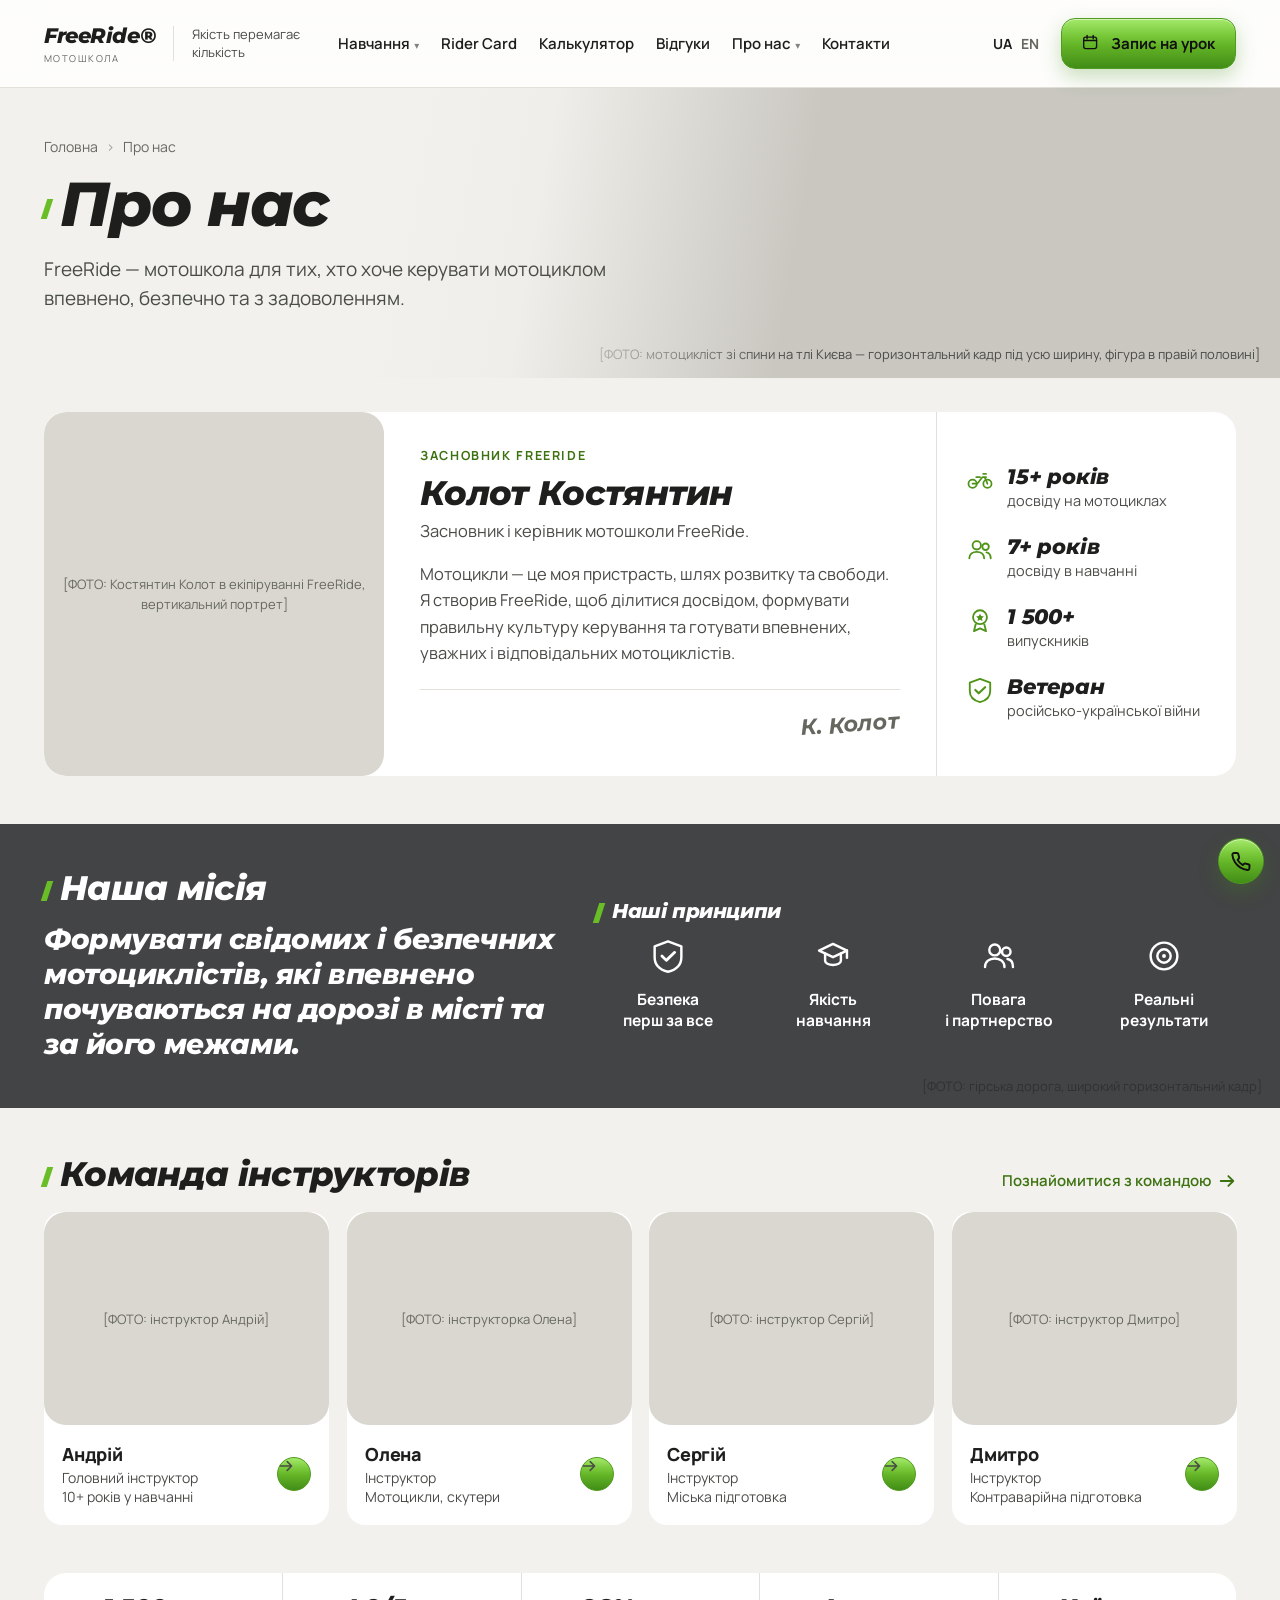
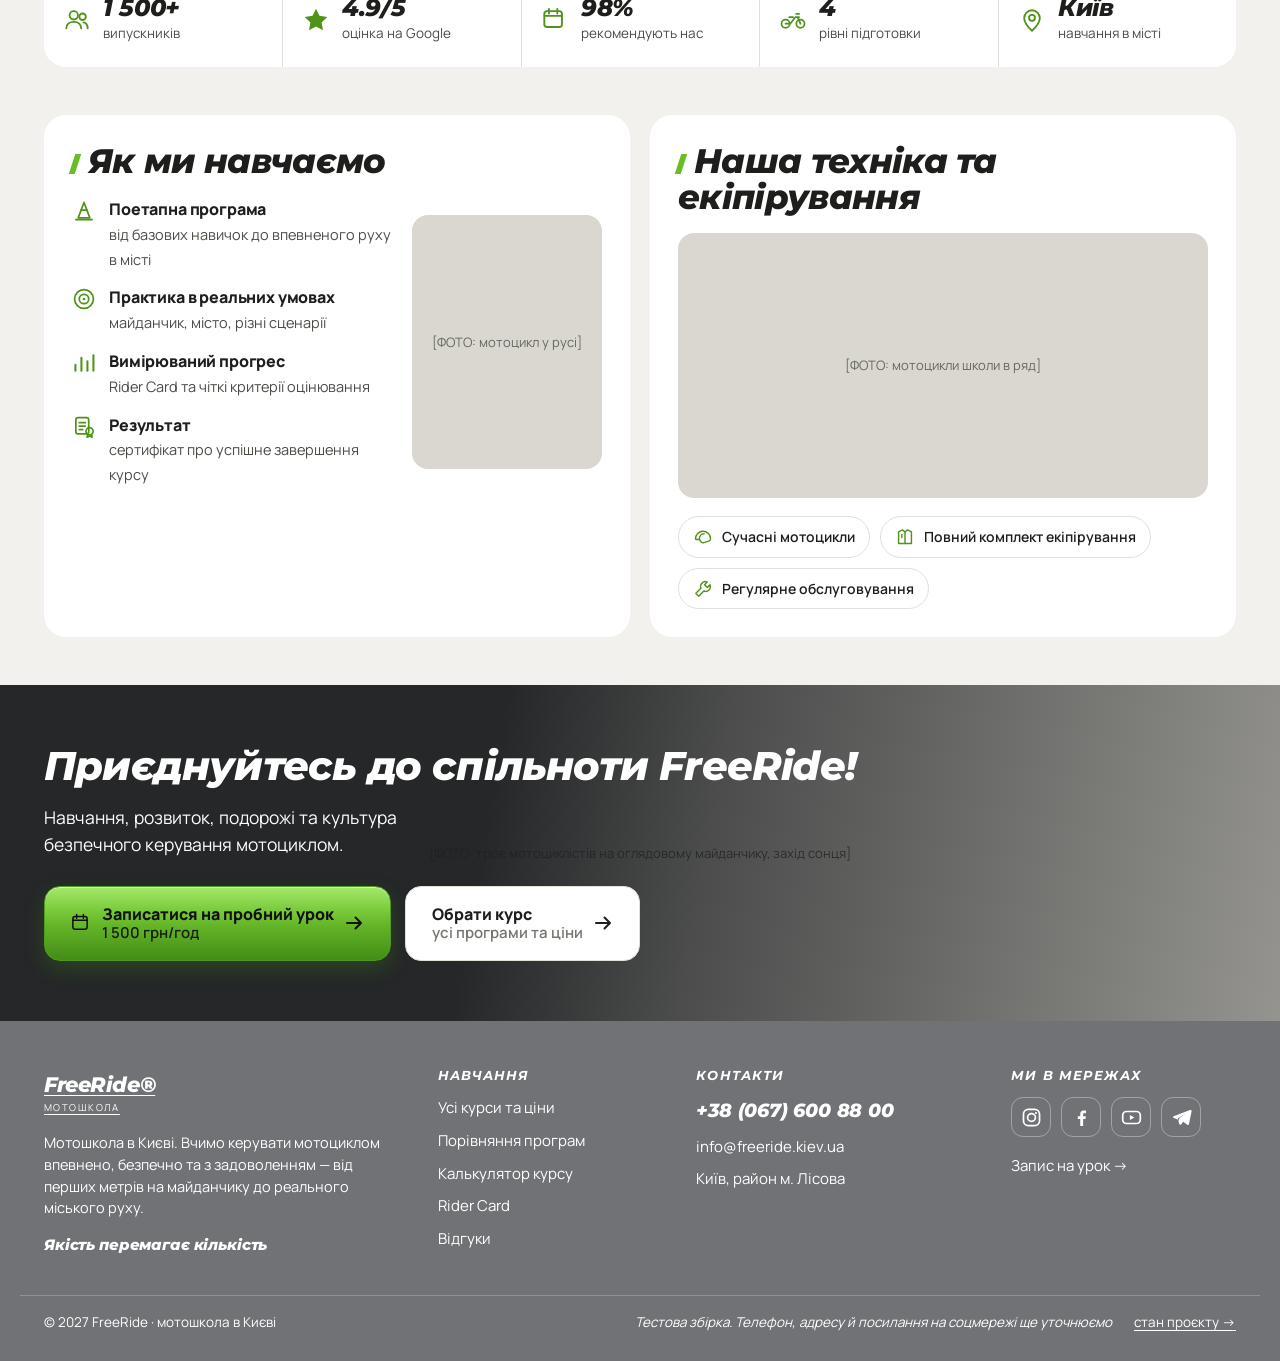
==== commit 76453d14: "Калькулятор курсу: прайс винесено у data/pricing.json Сторінка за макетом 13: вибір курсу, лічильник" ====
--- a/docs/about.html
+++ b/docs/about.html
@@ -10,9 +10,9 @@
 <link rel="preconnect" href="https://fonts.googleapis.com">
 <link rel="preconnect" href="https://fonts.gstatic.com" crossorigin>
 <link rel="stylesheet" href="https://fonts.googleapis.com/css2?family=Manrope:wght@400;500;600;700;800&family=Montserrat:ital,wght@0,600;0,700;0,800;1,700;1,800&display=swap">
-<link rel="stylesheet" href="assets/base.css?v=13">
-<link rel="stylesheet" href="assets/home.css?v=13">
-<link rel="stylesheet" href="assets/pages.css?v=13">
+<link rel="stylesheet" href="assets/base.css?v=16">
+<link rel="stylesheet" href="assets/home.css?v=16">
+<link rel="stylesheet" href="assets/pages.css?v=16">
 </head>
 <body>
 <svg width="0" height="0" style="position:absolute" aria-hidden="true"><defs>
@@ -60,6 +60,7 @@
       <nav class="nav">
         <a href="courses.html">Навчання<span class="caret">▾</span></a>
         <a href="home.html#rider">Rider Card</a>
+        <a href="calculator.html">Калькулятор</a>
         <a href="reviews.html">Відгуки</a>
         <a href="about.html" aria-current="page">Про нас<span class="caret">▾</span></a>
         <a href="#">Контакти</a>
@@ -244,6 +245,7 @@
       <h3>Навчання</h3>
       <a href="courses.html">Усі курси та ціни</a>
       <a href="courses.html#compare">Порівняння програм</a>
+      <a href="calculator.html">Калькулятор курсу</a>
       <a href="home.html#rider">Rider Card</a>
       <a href="reviews.html">Відгуки</a>
     </nav>
@@ -274,8 +276,8 @@
   </div>
 </footer>
 
-<script src="assets/nav.js?v=13" defer></script>
-<script src="assets/contact.js?v=13" defer></script>
-<script src="assets/reveal.js?v=13" defer></script>
+<script src="assets/nav.js?v=16" defer></script>
+<script src="assets/contact.js?v=16" defer></script>
+<script src="assets/reveal.js?v=16" defer></script>
 </body>
 </html>
--- a/docs/assets/base.css
+++ b/docs/assets/base.css
@@ -247,6 +247,11 @@
   .btn:hover, a.card:hover, .nav a:hover, .lang a:hover, .logo:hover,
   .btn:focus-visible, a.card:focus-visible { transform: none; }
 }
+
+/* Атрибут hidden ховає лише через display:none з UA-стилів, тож будь-який
+   клас із власним display його перебиває. Ця страховка потрібна скрізь,
+   де hidden ставиться з JS: фільтр відгуків, плашки калькулятора. */
+[hidden] { display: none !important; }
 
 /* ── Хлібні крихти й шапка внутрішньої сторінки ────────────── */
 .crumbs { font-size: 14px; color: var(--ink-3); margin-bottom: 14px; }
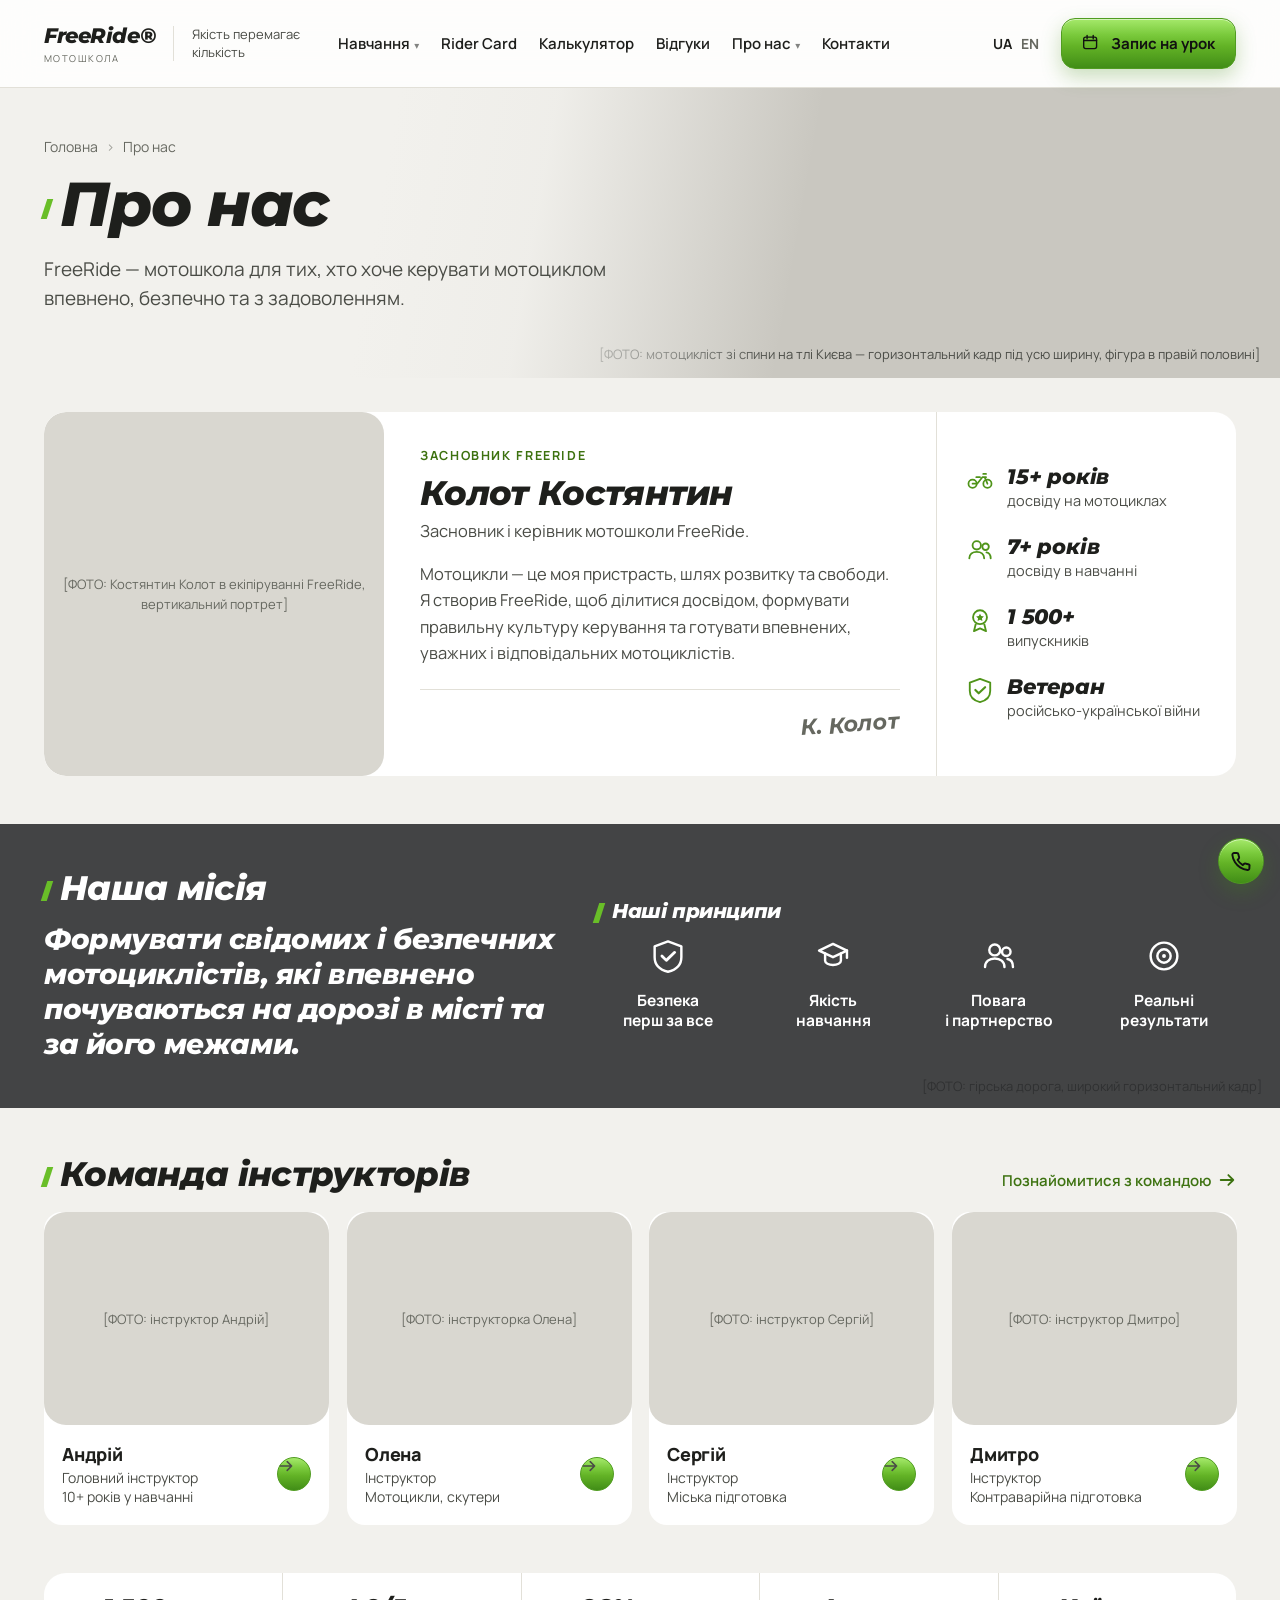
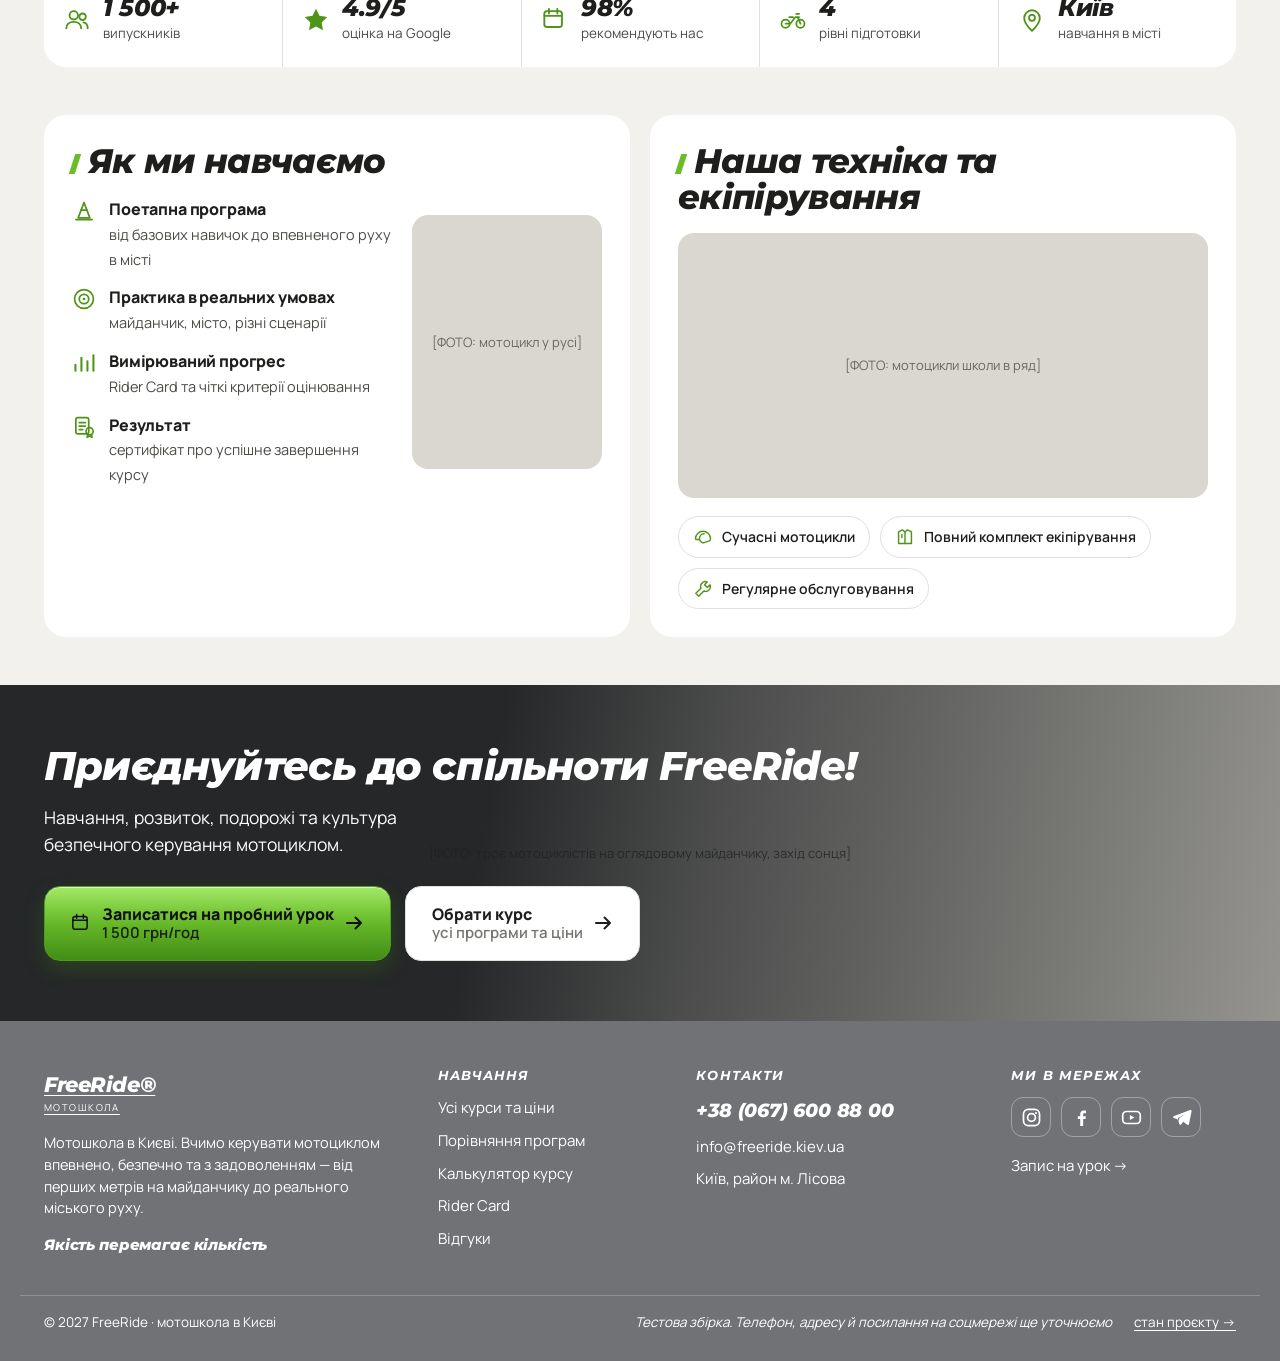
==== commit 6dce95b4: "Сертифікат, підбір мотоцикла і юридичні сторінки Сертифікат. Головний хід — намалювати його, а не фо" ====
--- a/docs/about.html
+++ b/docs/about.html
@@ -10,9 +10,9 @@
 <link rel="preconnect" href="https://fonts.googleapis.com">
 <link rel="preconnect" href="https://fonts.gstatic.com" crossorigin>
 <link rel="stylesheet" href="https://fonts.googleapis.com/css2?family=Manrope:wght@400;500;600;700;800&family=Montserrat:ital,wght@0,600;0,700;0,800;1,700;1,800&display=swap">
-<link rel="stylesheet" href="assets/base.css?v=16">
-<link rel="stylesheet" href="assets/home.css?v=16">
-<link rel="stylesheet" href="assets/pages.css?v=16">
+<link rel="stylesheet" href="assets/base.css?v=22">
+<link rel="stylesheet" href="assets/home.css?v=22">
+<link rel="stylesheet" href="assets/pages.css?v=19">
 </head>
 <body>
 <svg width="0" height="0" style="position:absolute" aria-hidden="true"><defs>
@@ -276,8 +276,8 @@
   </div>
 </footer>
 
-<script src="assets/nav.js?v=16" defer></script>
-<script src="assets/contact.js?v=16" defer></script>
-<script src="assets/reveal.js?v=16" defer></script>
+<script src="assets/nav.js?v=19" defer></script>
+<script src="assets/contact.js?v=19" defer></script>
+<script src="assets/reveal.js?v=19" defer></script>
 </body>
 </html>
--- a/docs/assets/base.css
+++ b/docs/assets/base.css
@@ -383,3 +383,10 @@
 }
 @media (max-width: 980px) { .sfoot-in { grid-template-columns: 1fr 1fr; gap: 30px 24px; } }
 @media (max-width: 560px) { .sfoot-in { grid-template-columns: 1fr; gap: 26px; } }
+
+/* Найвужчі екрани: «конфіденційності» — 16 літер, і в 32px воно не
+   влазить у 320px за жодного переносу слів. Дозволяємо перенос
+   зі складу, а якщо браузер української не знає — хоч розриваємо. */
+@media (max-width: 360px) {
+  h1, .hero-page h1 { font-size: 28px; hyphens: auto; overflow-wrap: break-word; }
+}
--- a/docs/assets/home.css
+++ b/docs/assets/home.css
@@ -167,6 +167,10 @@
 
 @media (max-width: 1180px) { .levels { grid-template-columns: repeat(3, minmax(0,1fr)); } }
 @media (max-width: 1040px) {
+  /* Коли текст збоку переїжджає під телефон окремим рядком, відʼємне
+     нижнє поле телефона затягує цей текст під пристрій. Підрізання
+     нижнім краєм панелі — десктопний прийом; тут пристрій стоїть цілим. */
+  .phone { margin: -10px 0 0; align-self: center; }
   .levels { grid-template-columns: repeat(2, minmax(0,1fr)); }
   .rider { grid-template-columns: 1fr 1fr; }
   .rider-side { grid-column: 1 / -1; border-left: 0; padding-left: 0; border-top: 1px solid rgba(0,0,0,.1); padding-top: 22px; }
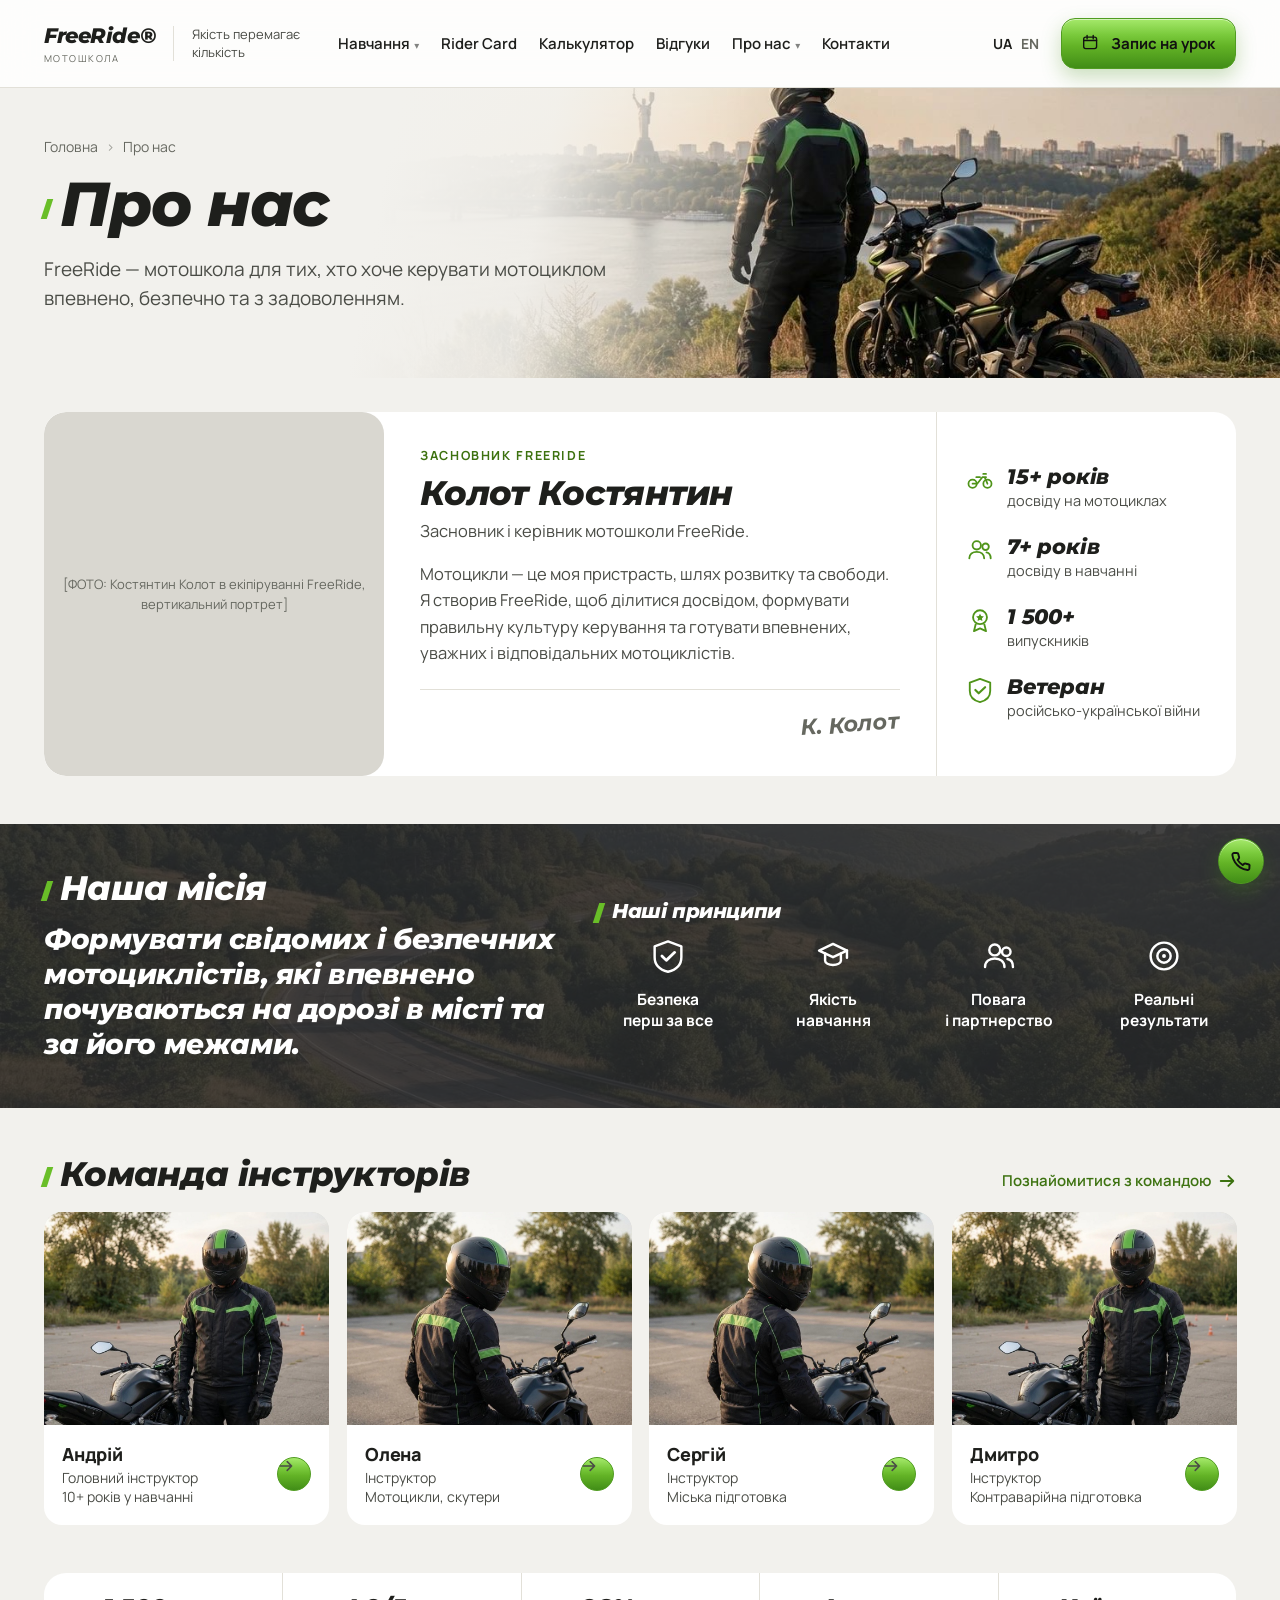
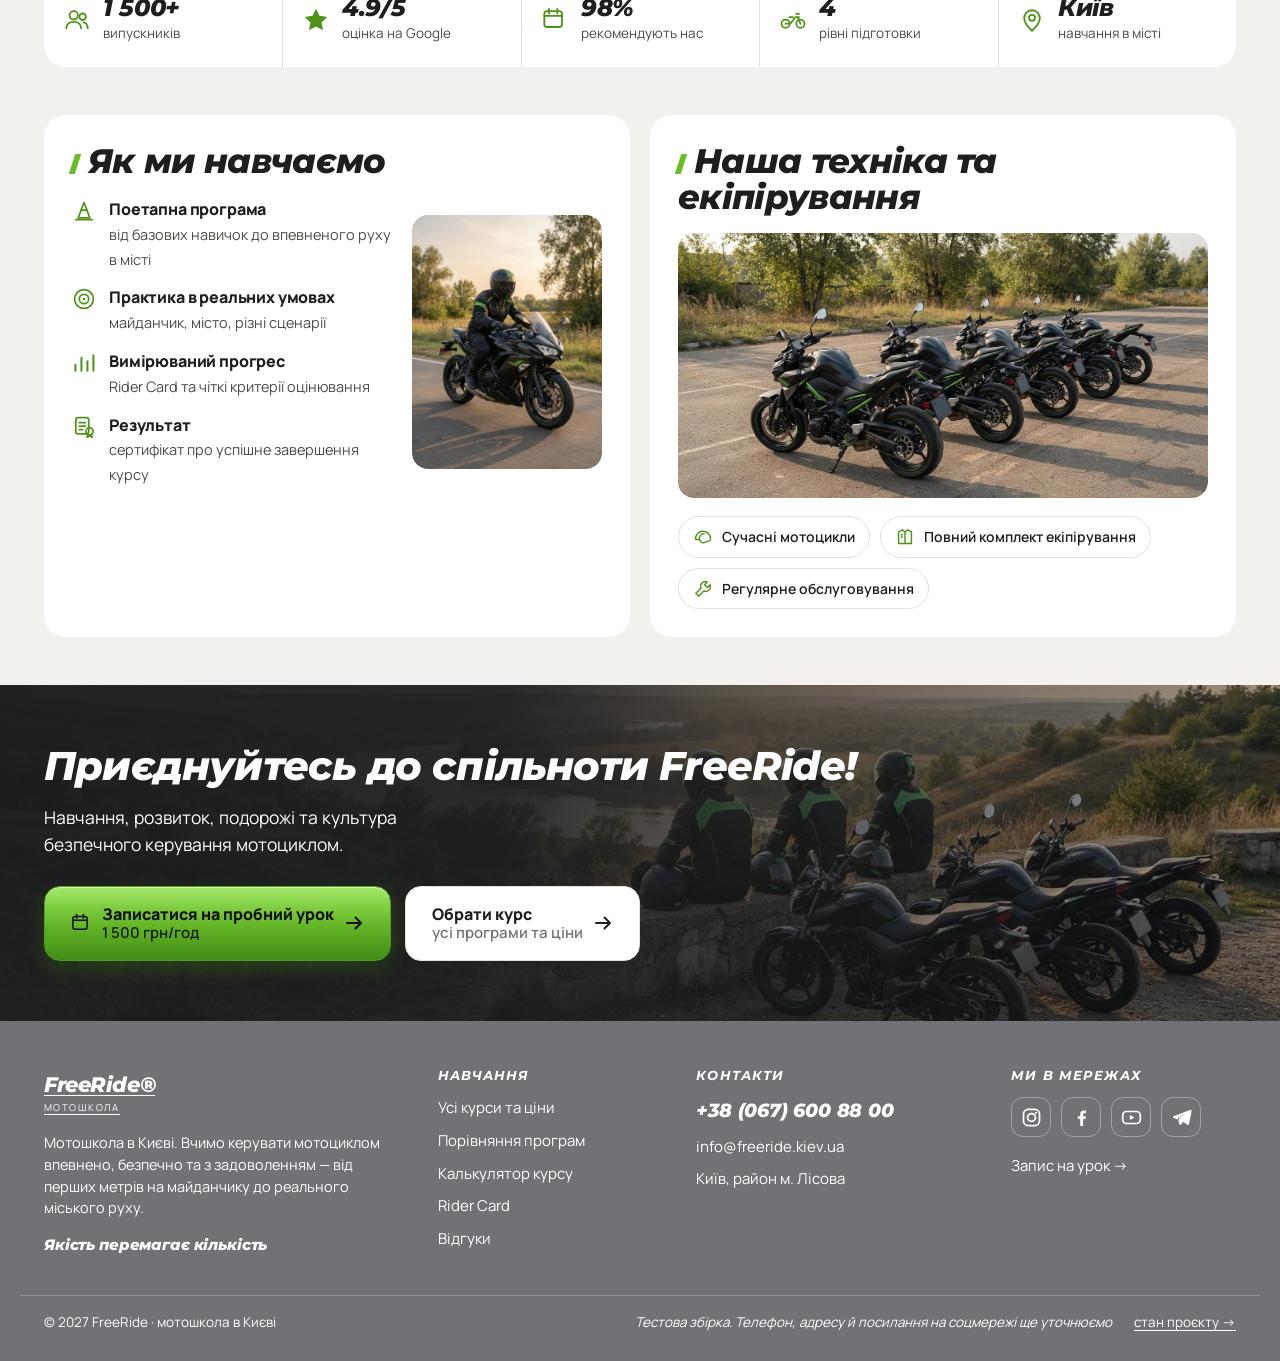
==== commit 2fee0f3f: "Фото: 29 кадрів згенеровано і поставлено в макети Кадри зняті через Gemini (Nano Banana Pro) за пром" ====
--- a/docs/about.html
+++ b/docs/about.html
@@ -77,7 +77,7 @@
 </header>
 
 <section class="hero hero-page">
-  <div class="hero-media ph">[ФОТО: мотоцикліст зі спини на тлі Києва — горизонтальний кадр під усю ширину, фігура в правій половині]</div>
+  <div class="hero-media"><img class="ph-img" src="assets/photos/hero-kyiv.jpg" alt="Мотоцикліст на схилі над Дніпром на тлі панорами Києва" loading="eager" fetchpriority="high" decoding="async"></div>
   <div class="hero-veil"></div>
   <div class="wrap hero-in">
     <nav class="crumbs" aria-label="Навігація сторінками">
@@ -110,7 +110,7 @@
 
 <!-- МІСІЯ ТА ПРИНЦИПИ -->
 <section class="mission">
-  <div class="mission-media ph">[ФОТО: гірська дорога, широкий горизонтальний кадр]</div>
+  <div class="mission-media"><img class="ph-img" src="assets/photos/about-mission.jpg" alt="Гірська дорога серед зелених хребтів" loading="lazy" decoding="async"></div>
   <div class="mission-veil"></div>
   <div class="wrap mission-in">
     <div class="mission-txt" data-rev="left">
@@ -138,22 +138,22 @@
   </div>
   <div class="team" data-rev-group="up">
     <article class="mate">
-      <div class="mate-photo ph">[ФОТО: інструктор Андрій]</div>
+      <div class="mate-photo"><img class="ph-img" src="assets/photos/rider-anon-1.jpg" alt="Інструктор школи біля мотоцикла" loading="lazy" decoding="async"></div>
       <div class="mate-body"><div><b>Андрій</b><span>Головний інструктор</span><span>10+ років у навчанні</span></div>
         <span class="mate-go"><svg width="16" height="16" viewBox="0 0 20 20"><use href="#i-arrow"/></svg></span></div>
     </article>
     <article class="mate">
-      <div class="mate-photo ph">[ФОТО: інструкторка Олена]</div>
+      <div class="mate-photo"><img class="ph-img" src="assets/photos/rider-anon-2.jpg" alt="Інструкторка школи біля мотоцикла" loading="lazy" decoding="async"></div>
       <div class="mate-body"><div><b>Олена</b><span>Інструктор</span><span>Мотоцикли, скутери</span></div>
         <span class="mate-go"><svg width="16" height="16" viewBox="0 0 20 20"><use href="#i-arrow"/></svg></span></div>
     </article>
     <article class="mate">
-      <div class="mate-photo ph">[ФОТО: інструктор Сергій]</div>
+      <div class="mate-photo"><img class="ph-img" src="assets/photos/rider-anon-2.jpg" alt="Інструктор школи біля мотоцикла" loading="lazy" decoding="async"></div>
       <div class="mate-body"><div><b>Сергій</b><span>Інструктор</span><span>Міська підготовка</span></div>
         <span class="mate-go"><svg width="16" height="16" viewBox="0 0 20 20"><use href="#i-arrow"/></svg></span></div>
     </article>
     <article class="mate">
-      <div class="mate-photo ph">[ФОТО: інструктор Дмитро]</div>
+      <div class="mate-photo"><img class="ph-img" src="assets/photos/rider-anon-1.jpg" alt="Інструктор школи біля мотоцикла" loading="lazy" decoding="async"></div>
       <div class="mate-body"><div><b>Дмитро</b><span>Інструктор</span><span>Контраварійна підготовка</span></div>
         <span class="mate-go"><svg width="16" height="16" viewBox="0 0 20 20"><use href="#i-arrow"/></svg></span></div>
     </article>
@@ -183,13 +183,13 @@
           <div class="step"><svg width="24" height="24" viewBox="0 0 28 28"><use href="#i-chart"/></svg><div><b>Вимірюваний прогрес</b><span>Rider Card та чіткі критерії оцінювання</span></div></div>
           <div class="step"><svg width="24" height="24" viewBox="0 0 28 28"><use href="#i-cert"/></svg><div><b>Результат</b><span>сертифікат про успішне завершення курсу</span></div></div>
         </div>
-        <div class="duo-photo ph">[ФОТО: мотоцикл у русі]</div>
+        <div class="duo-photo"><img class="ph-img" src="assets/photos/about-motion.jpg" alt="Мотоцикл у русі на заміській дорозі" loading="lazy" decoding="async"></div>
       </div>
     </div>
 
     <div class="duo-col" data-rev="right">
       <h2><span class="slash"><i></i><i></i></span>Наша техніка та екіпірування</h2>
-      <div class="duo-wide ph">[ФОТО: мотоцикли школи в ряд]</div>
+      <div class="duo-wide"><img class="ph-img" src="assets/photos/about-fleet.jpg" alt="Навчальні мотоцикли школи в ряд на майданчику" loading="lazy" decoding="async"></div>
       <div class="chips">
         <span class="chip"><svg width="20" height="20" viewBox="0 0 28 28"><use href="#i-helmet"/></svg>Сучасні мотоцикли</span>
         <span class="chip"><svg width="20" height="20" viewBox="0 0 28 28"><use href="#i-jacket"/></svg>Повний комплект екіпірування</span>
@@ -201,7 +201,7 @@
 
 <!-- ФІНАЛЬНИЙ ЗАКЛИК -->
 <section class="final" id="final">
-  <div class="final-media ph">[ФОТО: троє мотоциклістів на оглядовому майданчику, захід сонця]</div>
+  <div class="final-media"><img class="ph-img" src="assets/photos/band-viewpoint.jpg" alt="Троє мотоциклістів на оглядовому майданчику на заході сонця" loading="lazy" decoding="async"></div>
   <div class="final-veil"></div>
   <div class="wrap final-in">
     <h2>Приєднуйтесь до спільноти FreeRide!</h2>
--- a/docs/assets/base.css
+++ b/docs/assets/base.css
@@ -390,3 +390,12 @@
 @media (max-width: 360px) {
   h1, .hero-page h1 { font-size: 28px; hyphens: auto; overflow-wrap: break-word; }
 }
+
+/* Фото замість заглушок — ставить photos/apply.py */
+.lvl-media, .why-media, .extra-media, .mate-photo,
+.founder-photo, .duo-photo, .duo-wide, .rev-shot { position: relative; overflow: hidden; }
+.hero-media, .final-media, .chero-media, .mission-media, .prog-media, .vid-shot { overflow: hidden; }
+.ph-img {
+  position: absolute; inset: 0; width: 100%; height: 100%;
+  object-fit: cover; display: block; border-radius: inherit;
+}
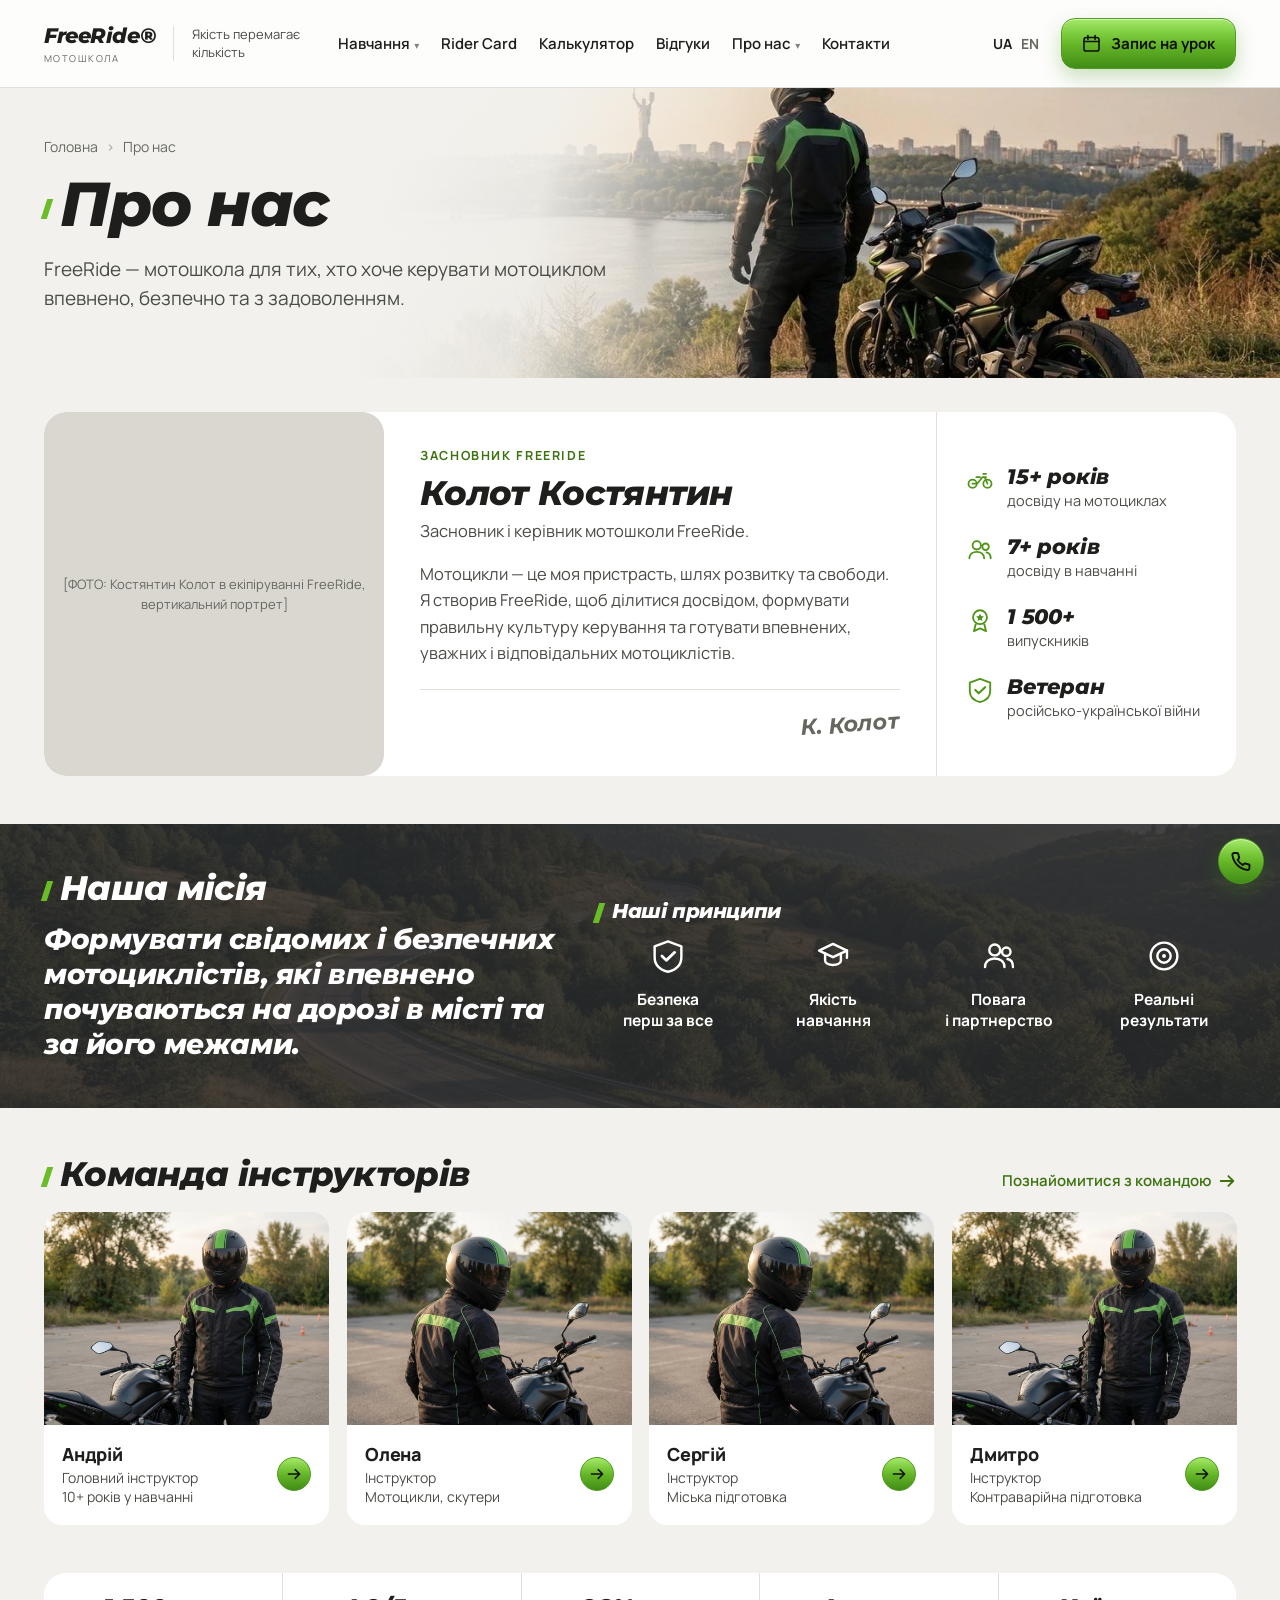
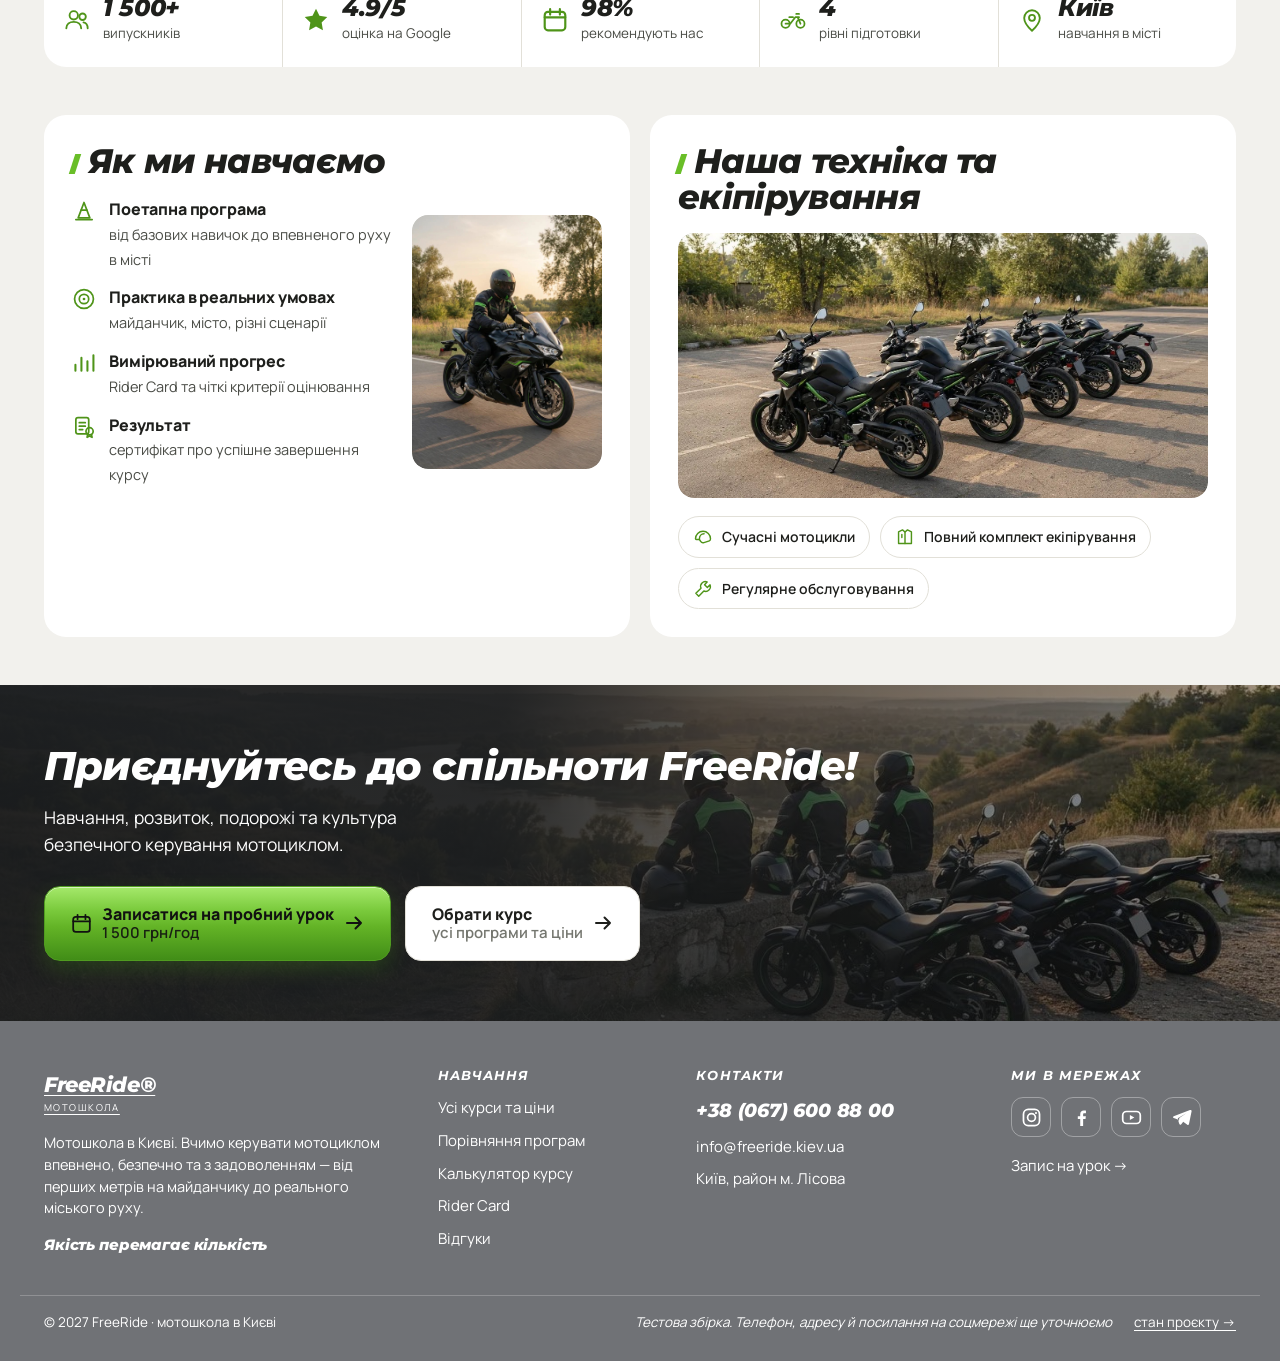
==== commit c6c00170: "Центрування іконок у кружках і перезнятий кадр міста Стрілка на картці інструктора сиділа у верхньом" ====
--- a/docs/about.html
+++ b/docs/about.html
@@ -10,9 +10,9 @@
 <link rel="preconnect" href="https://fonts.googleapis.com">
 <link rel="preconnect" href="https://fonts.gstatic.com" crossorigin>
 <link rel="stylesheet" href="https://fonts.googleapis.com/css2?family=Manrope:wght@400;500;600;700;800&family=Montserrat:ital,wght@0,600;0,700;0,800;1,700;1,800&display=swap">
-<link rel="stylesheet" href="assets/base.css?v=22">
-<link rel="stylesheet" href="assets/home.css?v=22">
-<link rel="stylesheet" href="assets/pages.css?v=19">
+<link rel="stylesheet" href="assets/base.css?v=23">
+<link rel="stylesheet" href="assets/home.css?v=23">
+<link rel="stylesheet" href="assets/pages.css?v=23">
 </head>
 <body>
 <svg width="0" height="0" style="position:absolute" aria-hidden="true"><defs>
@@ -66,7 +66,7 @@
         <a href="#">Контакти</a>
       </nav>
       <a class="btn btn-go hdr-cta" style="font-size: 15px; padding: 13px 20px" href="#final">
-        <svg width="19" height="19" viewBox="0 0 28 28"><use href="#i-cal"/></svg>Запис на урок</a>
+        <svg width="19" height="19" viewBox="0 0 24 24"><use href="#i-cal"/></svg>Запис на урок</a>
     </div>
     <div class="lang"><a href="#" aria-current="true">UA</a><a href="#">EN</a></div>
     <button class="burger" type="button" aria-expanded="false" aria-controls="menu">
@@ -165,7 +165,7 @@
   <div class="stats" data-rev-group="up">
     <div class="stat"><svg width="26" height="26" viewBox="0 0 28 28"><use href="#i-people"/></svg><div><b>1 500+</b><span>випускників</span></div></div>
     <div class="stat"><svg width="26" height="26" viewBox="0 0 18 18"><use href="#i-star"/></svg><div><b>4.9/5</b><span>оцінка на Google</span></div></div>
-    <div class="stat"><svg width="26" height="26" viewBox="0 0 28 28"><use href="#i-cal"/></svg><div><b>98%</b><span>рекомендують нас</span></div></div>
+    <div class="stat"><svg width="26" height="26" viewBox="0 0 24 24"><use href="#i-cal"/></svg><div><b>98%</b><span>рекомендують нас</span></div></div>
     <div class="stat"><svg width="26" height="26" viewBox="0 0 28 28"><use href="#i-moto"/></svg><div><b>4</b><span>рівні підготовки</span></div></div>
     <div class="stat"><svg width="26" height="26" viewBox="0 0 28 28"><use href="#i-pin"/></svg><div><b>Київ</b><span>навчання в місті</span></div></div>
   </div>
@@ -208,7 +208,7 @@
     <p>Навчання, розвиток, подорожі та культура безпечного керування мотоциклом.</p>
     <div style="display:flex; flex-wrap:wrap; gap:14px">
       <a class="btn btn-go btn-xl" href="#">
-        <svg width="21" height="21" viewBox="0 0 28 28"><use href="#i-cal"/></svg>
+        <svg width="21" height="21" viewBox="0 0 24 24"><use href="#i-cal"/></svg>
         <span><b>Записатися на пробний урок</b><s>1 500 грн/год</s></span>
         <svg width="20" height="20" viewBox="0 0 20 20"><use href="#i-arrow"/></svg></a>
       <a class="btn btn-ghost btn-xl" href="courses.html">
@@ -276,8 +276,8 @@
   </div>
 </footer>
 
-<script src="assets/nav.js?v=19" defer></script>
-<script src="assets/contact.js?v=19" defer></script>
-<script src="assets/reveal.js?v=19" defer></script>
+<script src="assets/nav.js?v=23" defer></script>
+<script src="assets/contact.js?v=23" defer></script>
+<script src="assets/reveal.js?v=23" defer></script>
 </body>
 </html>
--- a/docs/assets/pages.css
+++ b/docs/assets/pages.css
@@ -67,8 +67,8 @@
 .mate-photo { aspect-ratio: 4/3; background: #D9D7D0; }
 .mate-body { padding: 16px 18px 18px; display: flex; gap: 12px; align-items: center; }
 .mate-body div { flex-grow: 1; min-width: 0; }
-.mate-body b { display: block; font-size: 18px; font-weight: 800; letter-spacing: -0.01em; }
-.mate-body span { display: block; font-size: 14px; color: var(--ink-2); line-height: 1.35; }
+.mate-body div b { display: block; font-size: 18px; font-weight: 800; letter-spacing: -0.01em; }
+.mate-body div span { display: block; font-size: 14px; color: var(--ink-2); line-height: 1.35; }
 .mate-go {
   flex: none; width: 34px; height: 34px; border-radius: 50%;
   background: var(--go-grad); border: 1px solid var(--go-edge); color: #111111;
